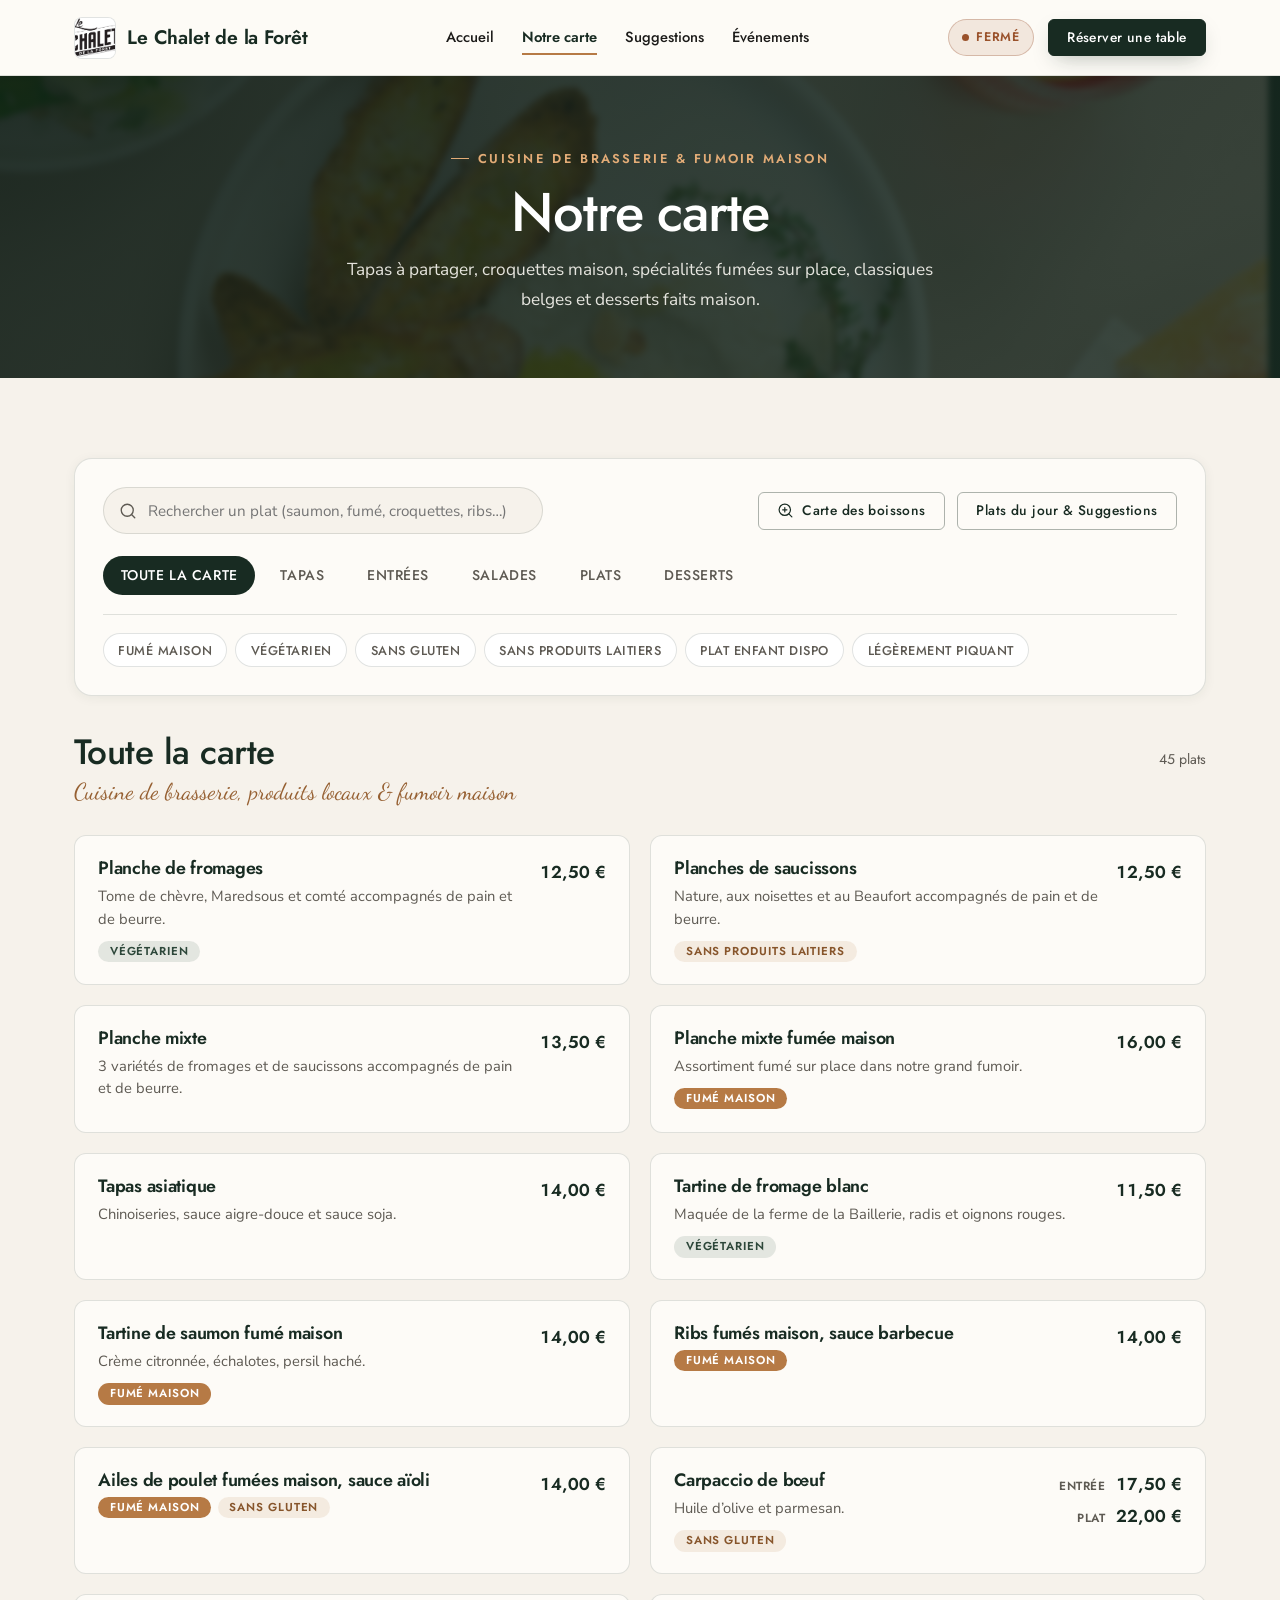
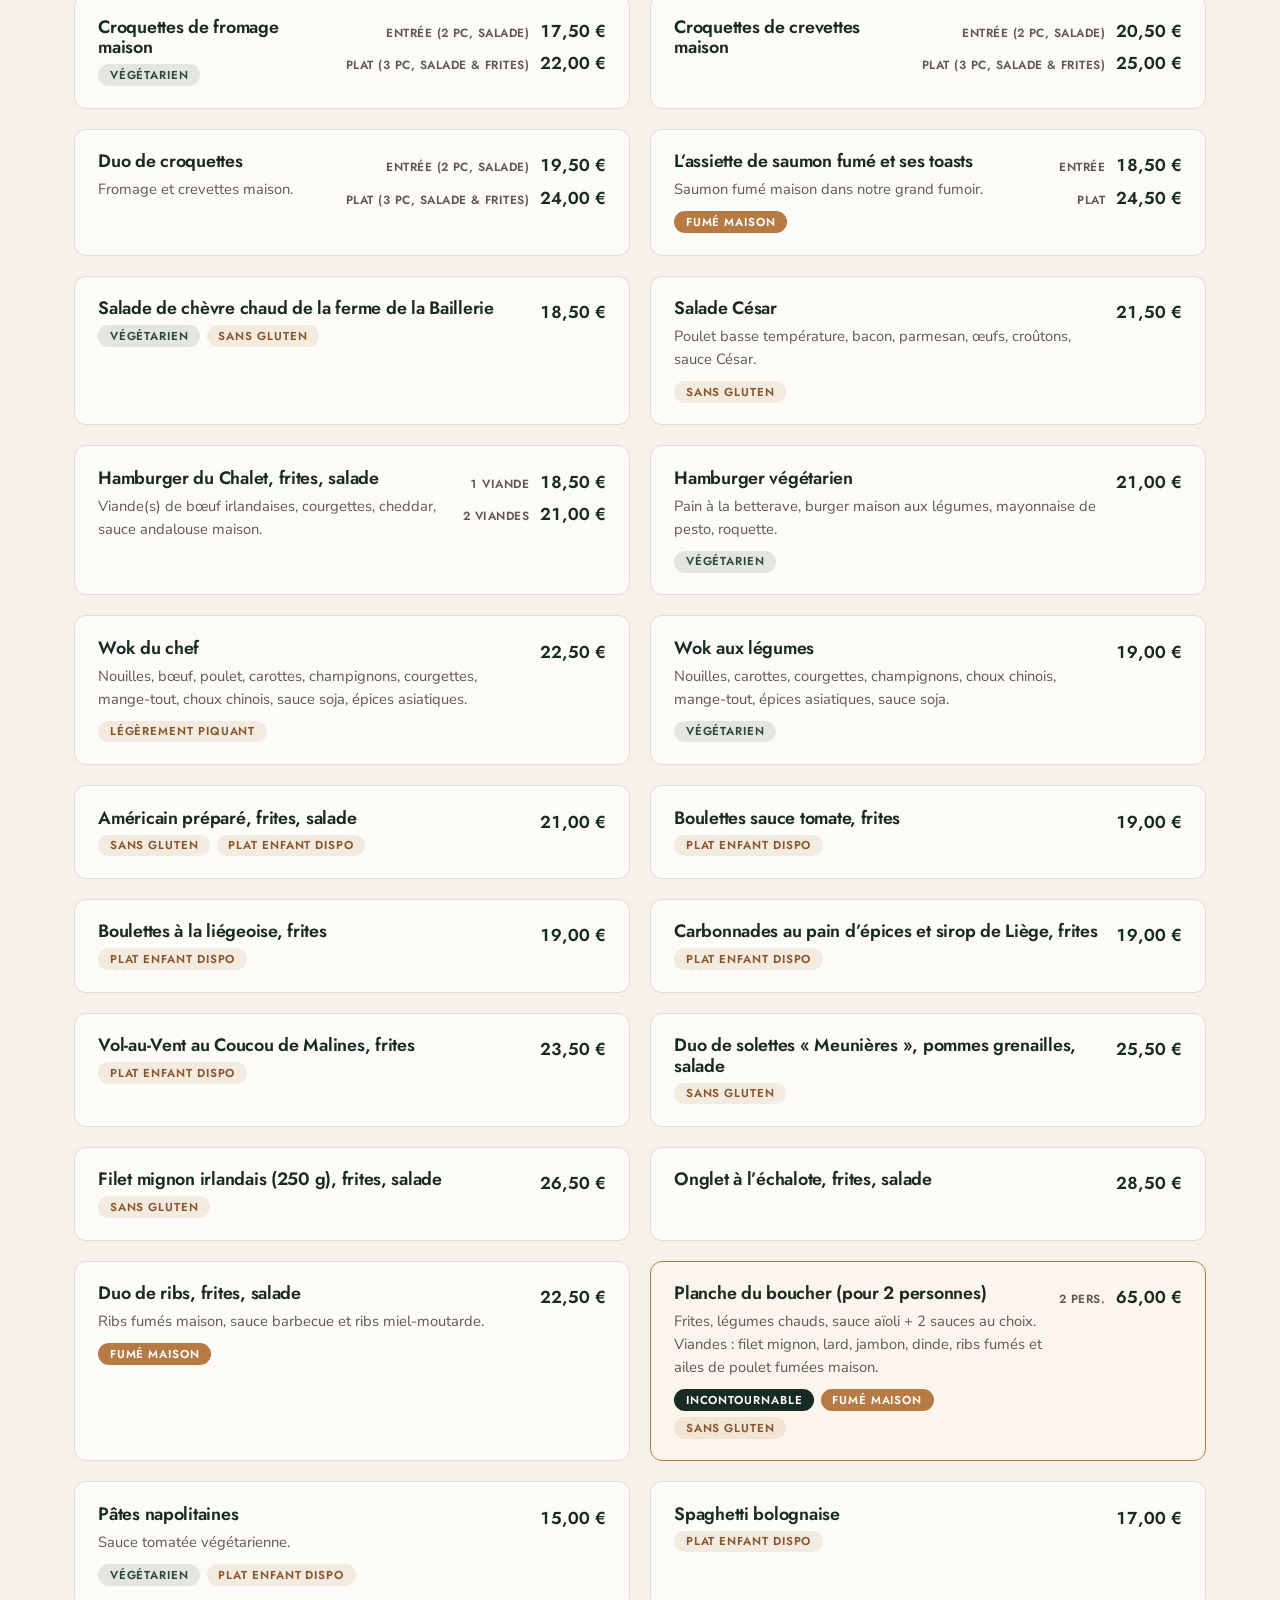
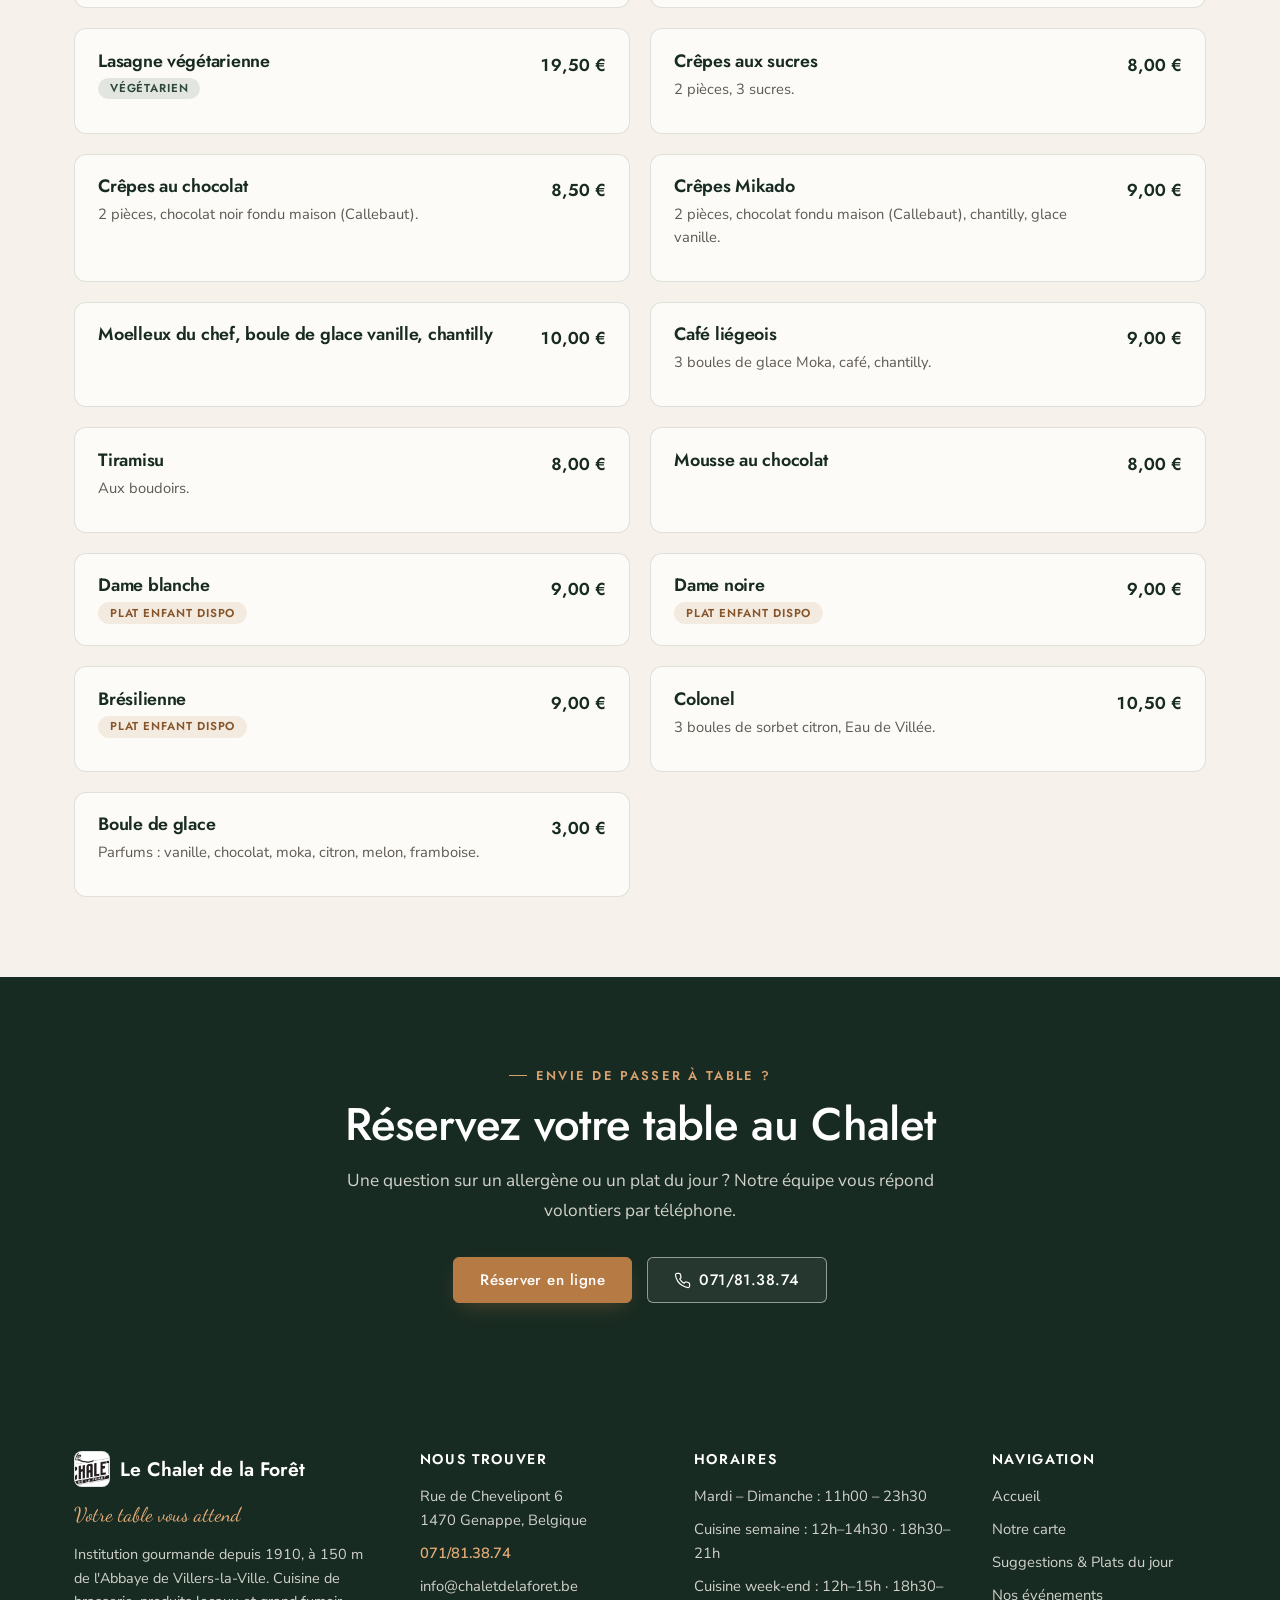
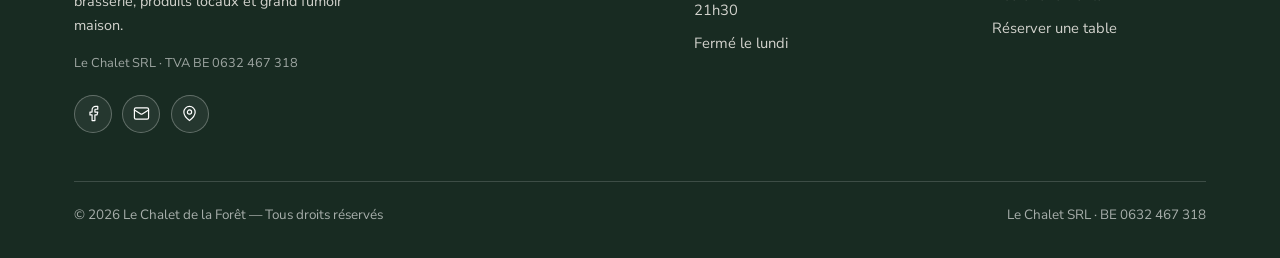
==== carte.html @ 8fe53dea "first commit" ====
<!DOCTYPE html>
<html lang="fr">
<head>
  <meta charset="utf-8">
  <meta name="viewport" content="width=device-width, initial-scale=1">
  <title>Notre carte — Le Chalet de la Forêt, Genappe</title>
  <meta name="description" content="Découvrez la carte du Chalet de la Forêt à Genappe : tapas, entrées, salades, plats de brasserie, fumoir maison et desserts faits maison.">
  <!-- Retirer cette balise lors de la mise en production finale -->
  <meta name="robots" content="noindex, nofollow">
  <link rel="icon" href="fb_images/logo.jpg">
  <link rel="preconnect" href="https://fonts.googleapis.com">
  <link rel="preconnect" href="https://fonts.gstatic.com" crossorigin>
  <link href="https://fonts.googleapis.com/css2?family=Dancing+Script:wght@500;600&family=Jost:wght@400;500;600;700&family=Nunito+Sans:ital,wght@0,300;0,400;0,600;0,700;1,400&display=swap" rel="stylesheet">
  <link rel="stylesheet" href="style.css">
</head>
<body>
  <a href="#main" class="skip-link">Aller au contenu principal</a>

  <header class="site-nav" id="site-nav">
    <div class="nav-inner">
      <a href="index.html" class="nav-brand" aria-label="Accueil — Le Chalet de la Forêt">
        <span class="logo-box"><img src="fb_images/logo.jpg" alt="Logo Le Chalet de la Forêt" width="42" height="42"></span>
        <span>Le Chalet de la Forêt</span>
      </a>

      <nav class="nav-links" aria-label="Menu principal">
        <a href="index.html">Accueil</a>
        <a href="carte.html" class="is-active" aria-current="page">Notre carte</a>
        <a href="suggestions.html">Suggestions</a>
        <a href="evenements.html">Événements</a>
      </nav>

      <div class="nav-right">
        <span class="status-pill js-open-status" data-status-format="short" role="status" aria-live="polite">
          <span class="status-dot" aria-hidden="true"></span>
          <span class="js-status-text">Horaires</span>
        </span>
        <a href="index.html#reserver" class="btn btn--primary btn--sm">Réserver une table</a>
        <button type="button" class="nav-toggle" aria-label="Ouvrir le menu de navigation" aria-expanded="false" aria-controls="mobile-menu">
          <span class="bar"></span>
        </button>
      </div>
    </div>
  </header>

  <div class="mobile-menu" id="mobile-menu" aria-hidden="true">
    <div class="mm-header">
      <div class="mm-brand">Le Chalet de la Forêt</div>
      <button type="button" class="mm-close" aria-label="Fermer le menu">×</button>
    </div>
    <nav aria-label="Menu mobile">
      <a href="index.html">Accueil</a>
      <a href="carte.html" class="is-active" aria-current="page">Notre carte</a>
      <a href="suggestions.html">Suggestions &amp; Plats du jour</a>
      <a href="evenements.html">Nos événements</a>
    </nav>
    <div class="mm-actions">
      <a href="index.html#reserver" class="btn btn--accent btn--full">Réserver une table</a>
      <a href="tel:+3271813874" class="btn btn--outline-light btn--full"><svg viewBox="0 0 24 24" fill="none" stroke="currentColor" stroke-width="1.7" stroke-linecap="round" stroke-linejoin="round" aria-hidden="true"><path d="M22 16.92v3a2 2 0 0 1-2.18 2 19.79 19.79 0 0 1-8.63-3.07 19.5 19.5 0 0 1-6-6 19.79 19.79 0 0 1-3.07-8.67A2 2 0 0 1 4.11 2h3a2 2 0 0 1 2 1.72 12.84 12.84 0 0 0 .7 2.81 2 2 0 0 1-.45 2.11L8.09 9.91a16 16 0 0 0 6 6l1.27-1.27a2 2 0 0 1 2.11-.45 12.84 12.84 0 0 0 2.81.7A2 2 0 0 1 22 16.92z"/></svg> Appeler le 071/81.38.74</a>
      <a href="https://maps.google.com/?q=Le+Chalet+de+la+For%C3%AAt,+Rue+de+Chevelipont+6,+1470+Genappe,+Belgique" target="_blank" rel="noopener noreferrer" class="btn btn--outline-light btn--full"><svg viewBox="0 0 24 24" fill="none" stroke="currentColor" stroke-width="1.7" stroke-linecap="round" stroke-linejoin="round" aria-hidden="true"><path d="M20 10c0 6-8 12-8 12s-8-6-8-12a8 8 0 0 1 16 0Z"/><circle cx="12" cy="10" r="3"/></svg> Itinéraire Google Maps</a>
    </div>
    <p class="mm-note">Le Chalet SRL · BE 0632 467 318 · info@chaletdelaforet.be</p>
  </div>

  <main id="main">
    <section class="page-hero">
      <img src="assets/menus_side_image.7077f229.jpeg" alt="" class="page-hero__bg" aria-hidden="true">
      <div class="page-hero__overlay" aria-hidden="true"></div>
      <div class="page-hero__inner">
        <p class="eyebrow">Cuisine de brasserie &amp; fumoir maison</p>
        <h1>Notre carte</h1>
        <p class="lead">Tapas à partager, croquettes maison, spécialités fumées sur place, classiques belges et desserts faits maison.</p>
      </div>
    </section>

    <section class="section">
      <div class="container">
        <div class="menu-toolbar">
          <div class="menu-toolbar__top">
            <div class="search-wrap">
              <svg viewBox="0 0 24 24" fill="none" stroke="currentColor" stroke-width="1.8" stroke-linecap="round" stroke-linejoin="round" aria-hidden="true"><circle cx="11" cy="11" r="8"/><path d="m21 21-4.3-4.3"/></svg>
              <label for="menu-search" class="sr-only">Rechercher un plat dans la carte</label>
              <input type="search" id="menu-search" placeholder="Rechercher un plat (saumon, fumé, croquettes, ribs…)">
            </div>
            <div class="menu-actions-top">
              <button type="button" class="btn btn--outline btn--sm" data-lightbox="assets/boissons.png" data-lightbox-title="Carte des boissons — Le Chalet de la Forêt">
                <svg viewBox="0 0 24 24" fill="none" stroke="currentColor" stroke-width="1.7" stroke-linecap="round" stroke-linejoin="round" aria-hidden="true"><circle cx="11" cy="11" r="8"/><path d="m21 21-4.3-4.3"/><path d="M11 8v6"/><path d="M8 11h6"/></svg> Carte des boissons
              </button>
              <a href="suggestions.html" class="btn btn--outline btn--sm">Plats du jour &amp; Suggestions</a>
            </div>
          </div>

          <div class="category-tabs" id="category-tabs" role="tablist" aria-label="Catégories de la carte"></div>
          <div class="diet-filters" id="diet-filters" role="group" aria-label="Filtres diététiques et spécialités"></div>
        </div>

        <div class="menu-section-head">
          <div>
            <h2 id="category-title">Toute la carte</h2>
            <p class="menu-intro" id="category-intro">Cuisine de brasserie, produits locaux &amp; fumoir maison</p>
          </div>
          <span class="menu-count" id="menu-count">45 plats</span>
        </div>

        <div id="empty-state" class="empty-state" style="display:none;">
          <div class="empty-state__icon"><svg viewBox="0 0 24 24" fill="none" stroke="currentColor" stroke-width="1.8" stroke-linecap="round" stroke-linejoin="round" aria-hidden="true"><circle cx="11" cy="11" r="8"/><path d="m21 21-4.3-4.3"/></svg></div>
          <h3>Aucun plat ne correspond à ces critères</h3>
          <p>Essayez un autre mot-clé ou réinitialisez les filtres sélectionnés.</p>
          <div class="empty-state__actions">
            <button type="button" id="reset-menu-filters" class="btn btn--primary btn--sm">Réinitialiser les filtres</button>
          </div>
        </div>

        <div class="menu-list" id="menu-list"></div>
      </div>
    </section>

    <section class="section section--dark" style="text-align:center;">
      <div class="container">
        <p class="eyebrow">Envie de passer à table ?</p>
        <h2>Réservez votre table au Chalet</h2>
        <p class="lead" style="margin-bottom:2rem;">Une question sur un allergène ou un plat du jour ? Notre équipe vous répond volontiers par téléphone.</p>
        <div class="hero-actions">
          <a href="index.html#reserver" class="btn btn--accent">Réserver en ligne</a>
          <a href="tel:+3271813874" class="btn btn--outline"><svg viewBox="0 0 24 24" fill="none" stroke="currentColor" stroke-width="1.7" stroke-linecap="round" stroke-linejoin="round" aria-hidden="true"><path d="M22 16.92v3a2 2 0 0 1-2.18 2 19.79 19.79 0 0 1-8.63-3.07 19.5 19.5 0 0 1-6-6 19.79 19.79 0 0 1-3.07-8.67A2 2 0 0 1 4.11 2h3a2 2 0 0 1 2 1.72 12.84 12.84 0 0 0 .7 2.81 2 2 0 0 1-.45 2.11L8.09 9.91a16 16 0 0 0 6 6l1.27-1.27a2 2 0 0 1 2.11-.45 12.84 12.84 0 0 0 2.81.7A2 2 0 0 1 22 16.92z"/></svg> 071/81.38.74</a>
        </div>
      </div>
    </section>
  </main>

  <footer class="site-footer">
    <div class="container">
      <div class="footer-grid">
        <div class="footer-brand">
          <div class="footer-brand__top">
            <span class="logo-box" style="width:36px;height:36px;"><img src="fb_images/logo.jpg" alt="Logo Le Chalet de la Forêt" width="36" height="36"></span>
            <span class="name">Le Chalet de la Forêt</span>
          </div>
          <span class="script">Votre table vous attend</span>
          <p>Institution gourmande depuis 1910, à 150 m de l'Abbaye de Villers-la-Ville. Cuisine de brasserie, produits locaux et grand fumoir maison.</p>
          <p class="legal">Le Chalet SRL · TVA BE 0632 467 318</p>
          <div class="socials">
            <a href="https://www.facebook.com/chaletdelaforet.be" target="_blank" rel="noopener noreferrer" aria-label="Page Facebook du Chalet de la Forêt"><svg viewBox="0 0 24 24" fill="none" stroke="currentColor" stroke-width="1.7" stroke-linecap="round" stroke-linejoin="round" aria-hidden="true"><path d="M18 2h-3a5 5 0 0 0-5 5v3H7v4h3v8h4v-8h3l1-4h-4V7a1 1 0 0 1 1-1h3z"/></svg></a>
            <a href="mailto:info@chaletdelaforet.be" aria-label="Envoyer un e-mail"><svg viewBox="0 0 24 24" fill="none" stroke="currentColor" stroke-width="1.7" stroke-linecap="round" stroke-linejoin="round" aria-hidden="true"><rect width="20" height="16" x="2" y="4" rx="2"/><path d="m22 7-8.97 5.7a1.94 1.94 0 0 1-2.06 0L2 7"/></svg></a>
            <a href="https://maps.google.com/?q=Le+Chalet+de+la+For%C3%AAt,+Rue+de+Chevelipont+6,+1470+Genappe,+Belgique" target="_blank" rel="noopener noreferrer" aria-label="Localiser sur Google Maps"><svg viewBox="0 0 24 24" fill="none" stroke="currentColor" stroke-width="1.7" stroke-linecap="round" stroke-linejoin="round" aria-hidden="true"><path d="M20 10c0 6-8 12-8 12s-8-6-8-12a8 8 0 0 1 16 0Z"/><circle cx="12" cy="10" r="3"/></svg></a>
          </div>
        </div>

        <div class="footer-col">
          <h4>Nous trouver</h4>
          <ul>
            <li><a href="https://maps.google.com/?q=Le+Chalet+de+la+For%C3%AAt,+Rue+de+Chevelipont+6,+1470+Genappe,+Belgique" target="_blank" rel="noopener noreferrer">Rue de Chevelipont 6<br>1470 Genappe, Belgique</a></li>
            <li><a class="tel" href="tel:+3271813874">071/81.38.74</a></li>
            <li><a href="mailto:info@chaletdelaforet.be">info@chaletdelaforet.be</a></li>
          </ul>
        </div>

        <div class="footer-col">
          <h4>Horaires</h4>
          <ul>
            <li>Mardi – Dimanche : 11h00 – 23h30</li>
            <li>Cuisine semaine : 12h–14h30 · 18h30–21h</li>
            <li>Cuisine week-end : 12h–15h · 18h30–21h30</li>
            <li>Fermé le lundi</li>
          </ul>
        </div>

        <div class="footer-col">
          <h4>Navigation</h4>
          <ul>
            <li><a href="index.html">Accueil</a></li>
            <li><a href="carte.html">Notre carte</a></li>
            <li><a href="suggestions.html">Suggestions &amp; Plats du jour</a></li>
            <li><a href="evenements.html">Nos événements</a></li>
            <li><a href="index.html#reserver">Réserver une table</a></li>
          </ul>
        </div>
      </div>

      <div class="footer-bar">
        <span>© 2026 Le Chalet de la Forêt — Tous droits réservés</span>
        <span>Le Chalet SRL · BE 0632 467 318</span>
      </div>
    </div>
  </footer>

  <div class="lightbox" id="lightbox" aria-hidden="true" role="dialog" aria-modal="true" aria-label="Visionneuse d'image">
    <div class="backdrop"></div>
    <button type="button" class="btn-close" aria-label="Fermer la visionneuse">✕</button>
    <div class="stage">
      <img src="" alt="">
      <p class="caption"></p>
      <p class="hint">Double-clic ou molette pour zoomer · Glissez pour déplacer · Échap pour fermer</p>
    </div>
  </div>

  <script src="script.js" defer></script>
</body>
</html>
---- style.css ----
/* ==========================================================================
   LE CHALET DE LA FORÊT — Feuille de style principale
   Identité : Brasserie & Fumoir Maison · Genappe (Villers-la-Ville)
   Polices fidèles au site d'origine : Jost (Futura), Nunito Sans (Avenir), Dancing Script
   ========================================================================== */

:root {
  /* Palette : Pierre d'Abbaye, Forêt profonde & Braise de Fumoir */
  --bg:           #F6F2EB;
  --bg-alt:       #EDE6DA;
  --surface:      #FDFBF7;
  --primary:      #182B22;
  --primary-dark: #101F18;
  --accent:       #B67A45;
  --accent-dark:  #966032;
  --sage:         #4A6355;

  --text:         #1C1B19;
  --text-muted:   #5E5A53;
  --text-light:   #FAF7F2;
  --text-light-2: rgba(250, 247, 242, 0.82);
  --border:       rgba(24, 43, 34, 0.13);
  --border-dark:  rgba(255, 255, 255, 0.16);

  --open-fg:      #246141;
  --open-bg:      rgba(36, 97, 65, 0.11);
  --closed-fg:    #9A522B;
  --closed-bg:    rgba(154, 82, 43, 0.12);

  /* Typographie (fidèle à Futura + Avenir + Dancing Script du site d'origine) */
  --font-display: 'Jost', 'Futura', 'Century Gothic', sans-serif;
  --font-body:    'Nunito Sans', 'Avenir', -apple-system, BlinkMacSystemFont, 'Segoe UI', sans-serif;
  --font-script:  'Dancing Script', cursive;

  /* Rythme & géométrie */
  --max-width:     1180px;
  --header-height: 76px;
  --radius-s:      6px;
  --radius-m:      12px;
  --radius-l:      18px;
  --radius-pill:   9999px;

  --shadow-sm:     0 2px 12px rgba(24, 43, 34, 0.06);
  --shadow-md:     0 12px 32px -10px rgba(24, 43, 34, 0.12);
  --shadow-lg:     0 22px 54px -16px rgba(16, 31, 24, 0.24);
  --ease:          cubic-bezier(0.22, 1, 0.36, 1);
  --t-fast:        180ms var(--ease);
  --t-normal:      300ms var(--ease);
  --t-slow:        550ms var(--ease);
}

/* ---------- Reset & Base ---------- */
*, *::before, *::after { box-sizing: border-box; }
html { scroll-behavior: smooth; font-size: 16px; -webkit-text-size-adjust: 100%; }

body {
  margin: 0;
  padding: 0;
  background-color: var(--bg);
  color: var(--text);
  font-family: var(--font-body);
  font-size: 16.5px;
  line-height: 1.65;
  overflow-x: hidden;
  -webkit-font-smoothing: antialiased;
  -moz-osx-font-smoothing: grayscale;
}

body.noscroll { overflow: hidden; }

main {
  padding-top: var(--header-height);
  min-height: 70vh;
}

a { color: inherit; text-decoration: none; }
img { display: block; max-width: 100%; height: auto; }
ul, ol { margin: 0; padding: 0; list-style: none; }
button, input, select, textarea { font-family: inherit; font-size: inherit; color: inherit; }
button { cursor: pointer; background: none; border: none; padding: 0; }
address { font-style: normal; }
:focus-visible { outline: 2px solid var(--accent); outline-offset: 3px; }

.sr-only {
  position: absolute; width: 1px; height: 1px; padding: 0; margin: -1px;
  overflow: hidden; clip: rect(0 0 0 0); border: 0; white-space: nowrap;
}

.skip-link {
  position: absolute; left: -9999px; top: auto; width: 1px; height: 1px; overflow: hidden; z-index: 9999;
}
.skip-link:focus {
  position: fixed; left: 1rem; top: 1rem; width: auto; height: auto;
  padding: 0.65rem 1.1rem; background: var(--accent); color: #fff;
  font-family: var(--font-display); font-weight: 600; border-radius: var(--radius-s);
}

/* ---------- Conteneurs & Sections ---------- */
.container {
  width: 100%;
  max-width: var(--max-width);
  margin: 0 auto;
  padding: 0 1.5rem;
}

.section {
  padding: 5rem 0;
  scroll-margin-top: calc(var(--header-height) + 12px);
}

.section--alt { background-color: var(--bg-alt); }

.section--dark {
  background-color: var(--primary);
  color: var(--text-light);
}
.section--dark h2,
.section--dark h3,
.section--dark h4 { color: #fff; }
.section--dark .lead { color: var(--text-light-2); }
.section--dark .eyebrow { color: #D8A06C; }
.section--dark .eyebrow::before { background: #D8A06C; }

.section-header {
  max-width: 680px;
  margin: 0 auto 3rem;
  text-align: center;
}

/* ---------- Typographie ---------- */
.eyebrow {
  display: inline-flex;
  align-items: center;
  gap: 0.55rem;
  font-family: var(--font-display);
  font-size: 0.8rem;
  font-weight: 600;
  letter-spacing: 0.18em;
  text-transform: uppercase;
  color: var(--accent-dark);
  margin: 0 0 0.75rem;
}
.eyebrow::before {
  content: "";
  width: 18px;
  height: 1.5px;
  background: currentColor;
  flex-shrink: 0;
}

h1, h2, h3, h4 {
  font-family: var(--font-display);
  font-weight: 500;
  color: var(--primary);
  line-height: 1.15;
  letter-spacing: -0.015em;
  margin: 0 0 1rem;
}
h1 { font-size: clamp(2.4rem, 5.4vw, 4.4rem); letter-spacing: -0.02em; }
h2 { font-size: clamp(1.85rem, 3.6vw, 2.85rem); }
h3 { font-size: clamp(1.2rem, 2vw, 1.5rem); font-weight: 600; }
h4 { font-size: 1.05rem; font-weight: 600; }

p { margin: 0 0 1rem; }

.script-accent {
  font-family: var(--font-script);
  font-weight: 500;
  font-size: clamp(1.4rem, 2.6vw, 1.95rem);
  color: var(--accent);
  line-height: 1.3;
}

.lead {
  font-size: 1.08rem;
  line-height: 1.7;
  color: var(--text-muted);
  max-width: 62ch;
  margin-left: auto;
  margin-right: auto;
}

/* ---------- Boutons ---------- */
.btn {
  display: inline-flex;
  align-items: center;
  justify-content: center;
  gap: 0.5rem;
  font-family: var(--font-display);
  font-weight: 500;
  font-size: 0.95rem;
  letter-spacing: 0.03em;
  padding: 0.85rem 1.65rem;
  border-radius: var(--radius-s);
  border: 1.5px solid transparent;
  line-height: 1.1;
  white-space: nowrap;
  transition: transform var(--t-fast), box-shadow var(--t-fast), background-color var(--t-fast), border-color var(--t-fast), color var(--t-fast);
}
.btn svg { width: 17px; height: 17px; flex-shrink: 0; }
.btn:active { transform: translateY(1px); }

.btn--primary {
  background: var(--primary);
  color: #fff;
  border-color: var(--primary);
  box-shadow: 0 8px 22px -8px rgba(24, 43, 34, 0.35);
}
.btn--primary:hover {
  background: var(--primary-dark);
  border-color: var(--primary-dark);
  transform: translateY(-1px);
  box-shadow: 0 12px 28px -8px rgba(24, 43, 34, 0.45);
}

.btn--accent {
  background: var(--accent);
  color: #fff;
  border-color: var(--accent);
  box-shadow: 0 8px 22px -8px rgba(182, 122, 69, 0.4);
}
.btn--accent:hover {
  background: var(--accent-dark);
  border-color: var(--accent-dark);
  transform: translateY(-1px);
}

.btn--outline {
  background: transparent;
  color: var(--primary);
  border-color: rgba(24, 43, 34, 0.35);
}
.btn--outline:hover {
  background: var(--primary);
  color: #fff;
  border-color: var(--primary);
}

.btn--outline-light {
  background: rgba(255, 255, 255, 0.08);
  color: #fff;
  border-color: rgba(255, 255, 255, 0.55);
  backdrop-filter: blur(6px);
}
.btn--outline-light:hover {
  background: #fff;
  color: var(--primary);
  border-color: #fff;
}

.btn--light {
  background: var(--surface);
  color: var(--primary);
  border-color: var(--surface);
}
.btn--light:hover {
  background: #fff;
  transform: translateY(-1px);
}

.btn--ghost {
  padding: 0.45rem 0;
  color: var(--accent-dark);
  font-weight: 600;
}
.btn--ghost:hover { color: var(--primary); }

.btn--sm { padding: 0.6rem 1.15rem; font-size: 0.86rem; }
.btn--full { width: 100%; }

/* Adaptation automatique des boutons dans les sections sombres */
.section--dark .btn--outline,
.access-card .btn--outline {
  color: #fff;
  border-color: rgba(255, 255, 255, 0.5);
  background: rgba(255, 255, 255, 0.06);
}
.section--dark .btn--outline:hover,
.access-card .btn--outline:hover {
  background: #fff;
  color: var(--primary);
  border-color: #fff;
}

/* ---------- Badges ---------- */
.badge {
  display: inline-flex;
  align-items: center;
  gap: 0.35rem;
  font-family: var(--font-display);
  font-size: 0.72rem;
  font-weight: 600;
  letter-spacing: 0.08em;
  text-transform: uppercase;
  border-radius: var(--radius-pill);
  padding: 0.28rem 0.72rem;
  line-height: 1.1;
}
.badge--filled  { background: var(--accent); color: #fff; }
.badge--soft    { background: rgba(182, 122, 69, 0.13); color: #87552B; }
.badge--sage    { background: rgba(74, 99, 85, 0.14); color: #2D473A; }
.badge--primary { background: var(--primary); color: #fff; }
.badge--dark    { background: rgba(255, 255, 255, 0.14); color: #F5E6D3; }

/* ---------- Navbar (toujours lisible & fixe) ---------- */
.site-nav {
  position: fixed;
  top: 0;
  left: 0;
  right: 0;
  z-index: 1000;
  height: var(--header-height);
  background: rgba(253, 251, 247, 0.94);
  backdrop-filter: blur(14px);
  -webkit-backdrop-filter: blur(14px);
  border-bottom: 1px solid var(--border);
  transition: box-shadow var(--t-normal), background-color var(--t-normal);
}
.site-nav.scrolled {
  background: rgba(253, 251, 247, 0.98);
  box-shadow: var(--shadow-sm);
}

.nav-inner {
  display: flex;
  align-items: center;
  justify-content: space-between;
  gap: 1.25rem;
  height: 100%;
  max-width: var(--max-width);
  margin: 0 auto;
  padding: 0 1.5rem;
}

.nav-brand {
  display: inline-flex;
  align-items: center;
  gap: 0.7rem;
  font-family: var(--font-display);
  font-weight: 600;
  font-size: 1.22rem;
  color: var(--primary);
  letter-spacing: -0.01em;
  flex-shrink: 0;
}
.logo-box {
  width: 42px;
  height: 42px;
  border-radius: 8px;
  overflow: hidden;
  background: #fff;
  border: 1px solid var(--border);
  flex-shrink: 0;
}
.logo-box img { width: 100%; height: 100%; object-fit: cover; }

.nav-links {
  display: flex;
  align-items: center;
  gap: 1.75rem;
}
.nav-links a {
  font-family: var(--font-display);
  font-size: 0.92rem;
  font-weight: 500;
  color: var(--text);
  padding: 0.35rem 0;
  position: relative;
  transition: color var(--t-fast);
  white-space: nowrap;
}
.nav-links a::after {
  content: "";
  position: absolute;
  left: 0;
  right: 0;
  bottom: 0;
  height: 2px;
  background: var(--accent);
  transform: scaleX(0);
  transform-origin: left;
  transition: transform var(--t-fast);
}
.nav-links a:hover,
.nav-links a.is-active {
  color: var(--primary);
}
.nav-links a.is-active { font-weight: 600; }
.nav-links a:hover::after,
.nav-links a.is-active::after { transform: scaleX(1); }

.nav-right {
  display: flex;
  align-items: center;
  gap: 0.85rem;
  flex-shrink: 0;
}

/* Status Pill (unifié navbar + formulaire) */
.status-pill {
  display: inline-flex;
  align-items: center;
  gap: 0.45rem;
  font-family: var(--font-display);
  font-weight: 600;
  font-size: 0.78rem;
  letter-spacing: 0.05em;
  text-transform: uppercase;
  padding: 0.42rem 0.85rem;
  border-radius: var(--radius-pill);
  border: 1px solid var(--border);
  background: var(--bg);
  color: var(--text-muted);
  white-space: nowrap;
}
.status-pill .status-dot {
  width: 7px;
  height: 7px;
  border-radius: 50%;
  background: currentColor;
  flex-shrink: 0;
}
.status-pill.is-open {
  background: var(--open-bg);
  color: var(--open-fg);
  border-color: rgba(36, 97, 65, 0.3);
}
.status-pill.is-closed {
  background: var(--closed-bg);
  color: var(--closed-fg);
  border-color: rgba(154, 82, 43, 0.3);
}

/* Burger mobile */
.nav-toggle {
  display: none;
  width: 44px;
  height: 44px;
  border-radius: var(--radius-s);
  border: 1px solid var(--border);
  background: var(--surface);
  align-items: center;
  justify-content: center;
  flex-shrink: 0;
}
.nav-toggle .bar {
  display: block;
  width: 20px;
  height: 2px;
  background: var(--primary);
  border-radius: 2px;
  position: relative;
  transition: background var(--t-fast);
}
.nav-toggle .bar::before,
.nav-toggle .bar::after {
  content: "";
  position: absolute;
  left: 0;
  width: 20px;
  height: 2px;
  background: var(--primary);
  border-radius: 2px;
  transition: transform var(--t-fast);
}
.nav-toggle .bar::before { transform: translateY(-6px); }
.nav-toggle .bar::after  { transform: translateY(6px); }
.nav-toggle[aria-expanded="true"] .bar { background: transparent; }
.nav-toggle[aria-expanded="true"] .bar::before { transform: rotate(45deg); }
.nav-toggle[aria-expanded="true"] .bar::after  { transform: rotate(-45deg); }

/* ---------- Mobile Curtain Menu ---------- */
.mobile-menu {
  position: fixed;
  inset: 0;
  background: var(--primary);
  color: #fff;
  z-index: 1200;
  display: flex;
  flex-direction: column;
  opacity: 0;
  visibility: hidden;
  transform: translateY(-16px);
  pointer-events: none;
  transition: opacity var(--t-normal), transform var(--t-normal), visibility var(--t-normal);
}
.mobile-menu.is-open {
  opacity: 1;
  visibility: visible;
  transform: translateY(0);
  pointer-events: auto;
}
.mm-header {
  display: flex;
  align-items: center;
  justify-content: space-between;
  padding: 1.15rem 1.5rem;
  border-bottom: 1px solid var(--border-dark);
}
.mm-brand {
  font-family: var(--font-display);
  font-weight: 600;
  font-size: 1.2rem;
  color: #fff;
}
.mm-close {
  width: 44px;
  height: 44px;
  border-radius: 50%;
  border: 1px solid rgba(255,255,255,0.25);
  color: #fff;
  font-size: 1.5rem;
  display: grid;
  place-items: center;
}
.mobile-menu nav {
  padding: 1.5rem;
  flex: 1;
  overflow-y: auto;
}
.mobile-menu nav a {
  display: block;
  font-family: var(--font-display);
  font-size: 1.35rem;
  font-weight: 500;
  color: #fff;
  padding: 0.9rem 0;
  border-bottom: 1px solid rgba(255,255,255,0.08);
  transition: color var(--t-fast), padding-left var(--t-fast);
}
.mobile-menu nav a:hover,
.mobile-menu nav a.is-active {
  color: #E3AC77;
  padding-left: 0.45rem;
}
.mm-actions {
  display: flex;
  flex-direction: column;
  gap: 0.75rem;
  padding: 1.25rem 1.5rem;
  border-top: 1px solid var(--border-dark);
}
.mm-note {
  font-size: 0.82rem;
  color: rgba(255,255,255,0.6);
  text-align: center;
  padding: 0 1.5rem 1.5rem;
  margin: 0;
}

/* ---------- Hero Accueil ---------- */
.hero {
  position: relative;
  min-height: min(86svh, 760px);
  display: flex;
  flex-direction: column;
  justify-content: center;
  align-items: center;
  background: var(--primary-dark);
  overflow: hidden;
  padding: 4.5rem 1.5rem 6rem;
}
.hero .media {
  position: absolute;
  inset: 0;
  z-index: 1;
  border-radius: 0;
}
.hero .media img {
  width: 100%;
  height: 100%;
  object-fit: cover;
  object-position: center;
  transform: scale(1.02);
}
.hero .overlay {
  position: absolute;
  inset: 0;
  z-index: 2;
  background: linear-gradient(
    180deg,
    rgba(16, 31, 24, 0.62) 0%,
    rgba(16, 31, 24, 0.74) 55%,
    rgba(16, 31, 24, 0.88) 100%
  );
}
.hero .content {
  position: relative;
  z-index: 10;
  max-width: 780px;
  text-align: center;
  color: #fff;
}
.hero .eyebrow { color: #E3AC77; }
.hero .eyebrow::before { background: #E3AC77; }
.hero h1 { color: #fff; margin-bottom: 0.5rem; }
.hero .hero-script {
  font-family: var(--font-script);
  font-size: clamp(1.6rem, 3.2vw, 2.3rem);
  color: #F0D2B2;
  margin: 0 0 1.15rem;
}
.hero .lead {
  color: rgba(250, 247, 242, 0.92);
  margin: 0 auto 2rem;
}
.hero-actions {
  display: flex;
  gap: 0.9rem;
  justify-content: center;
  flex-wrap: wrap;
}
.hero-reassurance {
  position: relative;
  z-index: 10;
  margin-top: 3rem;
  display: flex;
  gap: 0.75rem;
  flex-wrap: wrap;
  justify-content: center;
}
.hero-reassurance .chip {
  display: inline-flex;
  align-items: center;
  gap: 0.45rem;
  font-family: var(--font-display);
  font-size: 0.78rem;
  font-weight: 500;
  letter-spacing: 0.06em;
  text-transform: uppercase;
  color: rgba(255, 255, 255, 0.92);
  padding: 0.42rem 0.9rem;
  border: 1px solid rgba(255, 255, 255, 0.28);
  border-radius: var(--radius-pill);
  background: rgba(16, 31, 24, 0.45);
  backdrop-filter: blur(6px);
}
.hero-reassurance .chip .dot {
  width: 6px;
  height: 6px;
  border-radius: 50%;
  background: var(--accent);
}

/* ---------- Page Hero (sous-pages : Carte, Suggestions, Événements) ---------- */
.page-hero {
  position: relative;
  min-height: 290px;
  display: flex;
  align-items: center;
  justify-content: center;
  overflow: hidden;
  background: var(--primary-dark);
  padding: 4rem 1.5rem;
  text-align: center;
}
.page-hero__bg {
  position: absolute;
  inset: -12px;
  width: calc(100% + 24px);
  height: calc(100% + 24px);
  object-fit: cover;
  filter: blur(3px) brightness(0.62);
}
.page-hero__overlay {
  position: absolute;
  inset: 0;
  background: linear-gradient(135deg, rgba(16, 31, 24, 0.85), rgba(24, 43, 34, 0.72));
}
.page-hero__inner {
  position: relative;
  z-index: 2;
  max-width: 720px;
}
.page-hero__inner .eyebrow { color: #E3AC77; }
.page-hero__inner .eyebrow::before { background: #E3AC77; }
.page-hero__inner h1 {
  color: #fff;
  font-size: clamp(2.1rem, 4.5vw, 3.4rem);
  margin-bottom: 0.75rem;
}
.page-hero__inner .lead { color: rgba(250, 247, 242, 0.9); margin-bottom: 0; }

/* ---------- Grilles & Cartes ---------- */
.grid-2 { display: grid; grid-template-columns: repeat(2, minmax(0, 1fr)); gap: 2.5rem; align-items: center; }
.grid-3 { display: grid; grid-template-columns: repeat(3, minmax(0, 1fr)); gap: 1.75rem; }

.media {
  position: relative;
  overflow: hidden;
  border-radius: var(--radius-m);
  background: var(--bg-alt);
}
.media--radius-l { border-radius: var(--radius-l); }
.media img {
  width: 100%;
  height: 100%;
  object-fit: cover;
  transition: transform var(--t-slow);
}
.media:hover img { transform: scale(1.03); }

.card {
  background: var(--surface);
  border: 1px solid var(--border);
  border-radius: var(--radius-l);
  overflow: hidden;
  box-shadow: var(--shadow-sm);
  transition: transform var(--t-normal), box-shadow var(--t-normal), border-color var(--t-normal);
}
.card:hover {
  transform: translateY(-3px);
  box-shadow: var(--shadow-md);
  border-color: rgba(24, 43, 34, 0.25);
}

/* ---------- Histoire & Timeline ---------- */
.history-photo {
  aspect-ratio: 4 / 3;
  box-shadow: var(--shadow-md);
}
.timeline {
  position: relative;
  padding-left: 2rem;
}
.timeline::before {
  content: "";
  position: absolute;
  left: 6px;
  top: 8px;
  bottom: 8px;
  width: 2px;
  background: linear-gradient(180deg, var(--accent), rgba(182, 122, 69, 0.25));
}
.tl-item {
  position: relative;
  margin-bottom: 2rem;
}
.tl-item:last-child { margin-bottom: 0; }
.tl-dot {
  position: absolute;
  left: -2rem;
  top: 6px;
  width: 14px;
  height: 14px;
  border-radius: 50%;
  background: var(--accent);
  border: 3px solid var(--bg);
  box-shadow: 0 0 0 2px rgba(182, 122, 69, 0.35);
}
.tl-year {
  font-family: var(--font-display);
  font-size: 1.55rem;
  font-weight: 600;
  color: var(--primary);
  line-height: 1.1;
  margin: 0 0 0.2rem;
}
.tl-title {
  font-family: var(--font-display);
  font-size: 1rem;
  font-weight: 600;
  color: var(--accent-dark);
  text-transform: uppercase;
  letter-spacing: 0.06em;
  margin: 0 0 0.4rem;
}
.tl-desc {
  color: var(--text-muted);
  font-size: 0.97rem;
  margin: 0;
}

/* ---------- Fumoir & Terroir ---------- */
.fumoir-grid {
  display: grid;
  grid-template-columns: repeat(3, minmax(0, 1fr));
  gap: 1.5rem;
}
.fumoir-card {
  background: rgba(255, 255, 255, 0.06);
  border: 1px solid rgba(255, 255, 255, 0.12);
  border-radius: var(--radius-m);
  padding: 2rem 1.75rem;
  transition: transform var(--t-normal), border-color var(--t-normal), background-color var(--t-normal);
}
.fumoir-card:hover {
  transform: translateY(-3px);
  border-color: rgba(216, 160, 108, 0.55);
  background: rgba(255, 255, 255, 0.09);
}
.fumoir-card .badge { margin-bottom: 1rem; }
.fumoir-card h3 { color: #fff; margin-bottom: 0.65rem; }
.fumoir-card p { color: var(--text-light-2); font-size: 0.95rem; margin: 0; }
.fumoir-cta { margin-top: 2.5rem; text-align: center; }

/* ---------- Aperçu Suggestions (Accueil) & Ardoises (Suggestions) ---------- */
.suggest-preview {
  display: grid;
  grid-template-columns: repeat(2, minmax(0, 1fr));
  gap: 2rem;
}
.suggest-block {
  background: var(--surface);
  border: 1px solid var(--border);
  border-radius: var(--radius-l);
  overflow: hidden;
  box-shadow: var(--shadow-sm);
  display: flex;
  flex-direction: column;
  transition: transform var(--t-normal), box-shadow var(--t-normal);
}
.suggest-block:hover {
  transform: translateY(-3px);
  box-shadow: var(--shadow-md);
}
.suggest-img-cover {
  position: relative;
  height: 330px;
  background: #EFE9DE;
  padding: 1rem;
  display: flex;
  align-items: center;
  justify-content: center;
  cursor: zoom-in;
  overflow: hidden;
}
.suggest-img-cover img {
  max-height: 100%;
  max-width: 100%;
  width: auto;
  height: auto;
  object-fit: contain;
  border-radius: var(--radius-s);
  box-shadow: var(--shadow-sm);
  transition: transform var(--t-slow);
}
.suggest-img-cover:hover img { transform: scale(1.03); }
.suggest-img-cover .badge {
  position: absolute;
  top: 1rem;
  left: 1rem;
  background: var(--primary);
  color: #fff;
}
.suggest-body {
  padding: 1.65rem;
  display: flex;
  flex-direction: column;
  flex: 1;
}
.suggest-body h3 { margin-bottom: 0.45rem; }
.suggest-body p { color: var(--text-muted); font-size: 0.95rem; margin-bottom: 1.25rem; flex: 1; }
.suggest-actions { display: flex; gap: 0.75rem; flex-wrap: wrap; }

/* Carte d'ardoise sur suggestions.html */
.slate-card {
  background: var(--surface);
  border: 1px solid var(--border);
  border-radius: var(--radius-l);
  overflow: hidden;
  box-shadow: var(--shadow-sm);
  display: flex;
  flex-direction: column;
  transition: transform var(--t-normal), box-shadow var(--t-normal);
}
.slate-card:hover { transform: translateY(-3px); box-shadow: var(--shadow-md); }
.slate-card__media {
  position: relative;
  aspect-ratio: 4 / 5;
  background: #EFE9DE;
  padding: 1rem;
  display: flex;
  align-items: center;
  justify-content: center;
  cursor: zoom-in;
  overflow: hidden;
}
.slate-card__media img {
  max-width: 100%;
  max-height: 100%;
  width: auto;
  height: auto;
  object-fit: contain;
  border-radius: var(--radius-s);
  box-shadow: var(--shadow-sm);
  transition: transform var(--t-slow);
}
.slate-card__media:hover img { transform: scale(1.03); }
.slate-card__body {
  padding: 1.5rem;
  display: flex;
  flex-direction: column;
  flex: 1;
}
.slate-card__body h3 { margin-bottom: 0.4rem; }
.slate-card__body p { color: var(--text-muted); font-size: 0.93rem; margin-bottom: 1.25rem; flex: 1; }

/* ---------- Horaires & Accès ---------- */
.hours-grid {
  display: grid;
  grid-template-columns: 1.05fr 0.95fr;
  gap: 2rem;
  align-items: stretch;
}
.hours-card {
  background: var(--surface);
  border: 1px solid var(--border);
  border-radius: var(--radius-l);
  padding: 2.25rem;
  box-shadow: var(--shadow-sm);
  display: flex;
  flex-direction: column;
  justify-content: space-between;
}
.hours-card__head {
  display: flex;
  align-items: center;
  justify-content: space-between;
  flex-wrap: wrap;
  gap: 0.75rem;
  margin-bottom: 1.5rem;
  padding-bottom: 1rem;
  border-bottom: 1px solid var(--border);
}
.hours-card__head h3 { margin: 0; }
.hours-table { width: 100%; border-collapse: collapse; font-size: 0.95rem; }
.hours-table th,
.hours-table td {
  padding: 0.85rem 0.25rem;
  border-bottom: 1px solid var(--border);
}
.hours-table tr:last-child th,
.hours-table tr:last-child td { border-bottom: none; }
.hours-table th {
  text-align: left;
  font-family: var(--font-display);
  font-weight: 600;
  font-size: 0.88rem;
  text-transform: uppercase;
  letter-spacing: 0.04em;
  color: var(--text-muted);
}
.hours-table td {
  text-align: right;
  font-variant-numeric: tabular-nums;
  color: var(--text);
  font-weight: 600;
}
.hours-table .is-closed-text { color: var(--closed-fg); }
.hours-note {
  margin: 1.35rem 0 0;
  padding: 0.9rem 1.05rem;
  border-radius: var(--radius-s);
  background: var(--bg);
  font-size: 0.88rem;
  color: var(--text-muted);
}

.access-card {
  background: var(--primary);
  color: #fff;
  border-radius: var(--radius-l);
  padding: 2.25rem;
  box-shadow: var(--shadow-md);
  display: flex;
  flex-direction: column;
}
.access-card h3 { color: #fff; margin-bottom: 1rem; }
.access-list { margin-bottom: 1.25rem; }
.access-list li {
  padding: 0.6rem 0;
  border-bottom: 1px solid var(--border-dark);
  font-size: 0.96rem;
  display: flex;
  align-items: center;
  gap: 0.7rem;
}
.access-list li:last-child { border-bottom: none; }
.access-list svg { width: 18px; height: 18px; color: #D8A06C; flex-shrink: 0; }
.access-list a { color: rgba(255,255,255,0.92); transition: color var(--t-fast); }
.access-list a:hover { color: #E3AC77; text-decoration: underline; }
.access-perks {
  font-size: 0.88rem;
  color: var(--text-light-2);
  margin: 0 0 1.25rem;
}
.map-wrap {
  border-radius: var(--radius-m);
  overflow: hidden;
  border: 1px solid var(--border-dark);
  margin-top: 1.25rem;
  flex: 1;
  min-height: 230px;
}
.map-wrap iframe { width: 100%; height: 100%; min-height: 230px; display: block; border: 0; }

/* ---------- Réservation (#reserver) ---------- */
.reservation-hero {
  background: var(--primary);
  color: #fff;
  border-radius: var(--radius-l);
  padding: 3rem 2rem;
  text-align: center;
  margin-bottom: 2.25rem;
}
.reservation-hero h2 { color: #fff; margin-bottom: 0.65rem; }
.reservation-hero p { color: var(--text-light-2); max-width: 58ch; margin: 0 auto; }

.reservation-wrap {
  display: grid;
  grid-template-columns: minmax(0, 1fr) 360px;
  gap: 2rem;
  align-items: start;
}
.res-form {
  background: var(--surface);
  border: 1px solid var(--border);
  border-radius: var(--radius-l);
  padding: 2.25rem;
  box-shadow: var(--shadow-sm);
}
.form-row {
  display: grid;
  grid-template-columns: 1fr 1fr;
  gap: 1.15rem;
}
.form-group { margin-bottom: 1.2rem; }
.res-form label {
  display: block;
  font-family: var(--font-display);
  font-weight: 600;
  font-size: 0.82rem;
  letter-spacing: 0.06em;
  text-transform: uppercase;
  color: var(--text-muted);
  margin-bottom: 0.45rem;
}
.res-form label .req { color: var(--accent); }
.res-form input[type="text"],
.res-form input[type="date"],
.res-form input[type="tel"],
.res-form input[type="email"],
.res-form select,
.res-form textarea {
  width: 100%;
  border: 1px solid var(--border);
  border-radius: var(--radius-s);
  background: #fff;
  color: var(--text);
  padding: 0.78rem 0.95rem;
  font-size: 0.98rem;
  transition: border-color var(--t-fast), box-shadow var(--t-fast);
}
.res-form input:focus,
.res-form select:focus,
.res-form textarea:focus {
  border-color: var(--accent);
  outline: none;
  box-shadow: 0 0 0 4px rgba(182, 122, 69, 0.16);
}
.res-form textarea { resize: vertical; min-height: 100px; }
.field-note {
  display: block;
  font-size: 0.82rem;
  color: var(--text-muted);
  margin-top: 0.35rem;
}
.field-error {
  display: none;
  font-size: 0.84rem;
  color: #B03A2E;
  font-weight: 600;
  margin-top: 0.35rem;
}
.field-error.is-visible { display: block; }

.segmented {
  display: flex;
  gap: 0.4rem;
  border: 1px solid var(--border);
  border-radius: var(--radius-s);
  background: #fff;
  padding: 4px;
}
.segmented button {
  flex: 1;
  padding: 0.65rem 0.5rem;
  font-family: var(--font-display);
  font-weight: 600;
  font-size: 0.86rem;
  text-transform: uppercase;
  letter-spacing: 0.05em;
  color: var(--text-muted);
  border-radius: 4px;
  transition: background-color var(--t-fast), color var(--t-fast);
}
.segmented button.active { background: var(--primary); color: #fff; }
.segmented button:not(.active):hover { background: var(--bg); color: var(--primary); }

.counter {
  display: inline-flex;
  align-items: center;
  gap: 0.75rem;
  border: 1px solid var(--border);
  border-radius: var(--radius-s);
  background: #fff;
  padding: 0.35rem;
  width: 100%;
  justify-content: space-between;
}
.counter button {
  width: 38px;
  height: 38px;
  border-radius: 5px;
  border: 1px solid var(--border);
  background: var(--bg);
  color: var(--primary);
  font-family: var(--font-display);
  font-weight: 700;
  font-size: 1.15rem;
  transition: background-color var(--t-fast), color var(--t-fast), border-color var(--t-fast);
}
.counter button:hover { background: var(--accent); color: #fff; border-color: var(--accent); }
.counter .value {
  font-family: var(--font-display);
  font-variant-numeric: tabular-nums;
  font-weight: 600;
  font-size: 1.08rem;
  color: var(--text);
}

.alert-48h {
  display: none;
  background: #FDF3E7;
  border: 1px solid rgba(182, 122, 69, 0.4);
  border-left: 4px solid var(--accent);
  border-radius: var(--radius-s);
  padding: 1rem 1.2rem;
  margin-bottom: 1.25rem;
}
.alert-48h.is-visible { display: block; }
.alert-48h .alert-title {
  font-family: var(--font-display);
  font-weight: 700;
  color: #8A5226;
  font-size: 0.86rem;
  text-transform: uppercase;
  letter-spacing: 0.06em;
  margin-bottom: 0.25rem;
}
.alert-48h p { color: #6E4521; font-size: 0.92rem; margin: 0; }
.alert-48h a { color: var(--primary); font-weight: 700; text-decoration: underline; }

.spam-note {
  font-size: 0.86rem;
  color: var(--text-muted);
  background: var(--bg);
  border-radius: var(--radius-s);
  padding: 0.85rem 1rem;
  margin-bottom: 1.35rem;
  border-left: 3px solid var(--accent);
}
.spam-note strong { color: var(--text); }

.confirm-state {
  display: none;
  background: var(--surface);
  border: 1px solid var(--border);
  border-radius: var(--radius-l);
  padding: 2.5rem 2rem;
  text-align: center;
  box-shadow: var(--shadow-sm);
}
.confirm-state.is-visible { display: block; }
.confirm-icon {
  width: 60px;
  height: 60px;
  border-radius: 50%;
  background: var(--open-bg);
  color: var(--open-fg);
  border: 2px solid var(--open-fg);
  display: grid;
  place-items: center;
  font-size: 1.65rem;
  margin: 0 auto 1.15rem;
}
.confirm-recap {
  background: var(--bg);
  border: 1px solid var(--border);
  border-radius: var(--radius-m);
  padding: 1.25rem 1.5rem;
  text-align: left;
  margin: 1.5rem auto;
  max-width: 440px;
  display: grid;
  grid-template-columns: auto 1fr;
  gap: 0.5rem 1.25rem;
}
.confirm-recap dt {
  font-family: var(--font-display);
  font-size: 0.8rem;
  font-weight: 600;
  text-transform: uppercase;
  letter-spacing: 0.06em;
  color: var(--text-muted);
}
.confirm-recap dd {
  margin: 0;
  font-weight: 600;
  color: var(--text);
  text-align: right;
}

.res-sidebar { display: flex; flex-direction: column; gap: 1.25rem; }
.res-card {
  background: var(--surface);
  border: 1px solid var(--border);
  border-radius: var(--radius-m);
  padding: 1.65rem;
  box-shadow: var(--shadow-sm);
}
.res-card h4 { color: var(--primary); margin-bottom: 0.6rem; }
.res-card p { font-size: 0.93rem; color: var(--text-muted); margin-bottom: 1.1rem; }
.res-card .tel { color: var(--accent-dark); font-weight: 700; text-decoration: underline; }

/* ---------- Carte Interactive (carte.html) ---------- */
.menu-toolbar {
  background: var(--surface);
  border: 1px solid var(--border);
  border-radius: var(--radius-l);
  padding: 1.75rem;
  margin-bottom: 2.25rem;
  box-shadow: var(--shadow-sm);
}
.menu-toolbar__top {
  display: flex;
  align-items: center;
  justify-content: space-between;
  flex-wrap: wrap;
  gap: 1rem;
  margin-bottom: 1.35rem;
}
.search-wrap {
  position: relative;
  flex: 1;
  min-width: 240px;
  max-width: 440px;
}
.search-wrap svg {
  position: absolute;
  left: 1rem;
  top: 50%;
  transform: translateY(-50%);
  width: 18px;
  height: 18px;
  color: var(--text-muted);
  pointer-events: none;
}
.search-wrap input {
  width: 100%;
  padding: 0.78rem 1rem 0.78rem 2.75rem;
  border: 1px solid var(--border);
  border-radius: var(--radius-pill);
  background: var(--bg);
  color: var(--text);
  font-size: 0.95rem;
  transition: border-color var(--t-fast), background-color var(--t-fast);
}
.search-wrap input:focus {
  background: #fff;
  border-color: var(--accent);
  outline: none;
}

.menu-actions-top {
  display: flex;
  gap: 0.75rem;
  flex-wrap: wrap;
}

.category-tabs {
  display: flex;
  gap: 0.45rem;
  flex-wrap: wrap;
  padding-bottom: 1.15rem;
  margin-bottom: 1.15rem;
  border-bottom: 1px solid var(--border);
}
.category-tabs button {
  padding: 0.55rem 1.05rem;
  border-radius: var(--radius-pill);
  border: 1px solid transparent;
  background: transparent;
  color: var(--text-muted);
  font-family: var(--font-display);
  font-weight: 500;
  font-size: 0.88rem;
  letter-spacing: 0.04em;
  text-transform: uppercase;
  transition: all var(--t-fast);
}
.category-tabs button.active {
  background: var(--primary);
  color: #fff;
}
.category-tabs button:not(.active):hover {
  background: var(--bg);
  color: var(--primary);
}

.diet-filters {
  display: flex;
  gap: 0.5rem;
  flex-wrap: wrap;
  align-items: center;
}
.diet-filters button {
  padding: 0.42rem 0.9rem;
  border-radius: var(--radius-pill);
  border: 1px solid var(--border);
  background: #fff;
  color: var(--text-muted);
  font-family: var(--font-display);
  font-weight: 500;
  font-size: 0.8rem;
  letter-spacing: 0.04em;
  text-transform: uppercase;
  transition: all var(--t-fast);
}
.diet-filters button.active {
  background: var(--accent);
  color: #fff;
  border-color: var(--accent);
}
.diet-filters button:not(.active):hover {
  border-color: var(--accent);
  color: var(--accent-dark);
}

.menu-section-head {
  display: flex;
  align-items: baseline;
  justify-content: space-between;
  flex-wrap: wrap;
  gap: 0.75rem;
  margin-bottom: 1.5rem;
}
.menu-section-head h2 { margin: 0; font-size: clamp(1.6rem, 3vw, 2.2rem); }
.menu-section-head .menu-intro {
  font-family: var(--font-script);
  font-size: 1.45rem;
  color: var(--accent-dark);
  margin: 0;
}
.menu-count {
  font-size: 0.88rem;
  color: var(--text-muted);
  font-family: var(--font-display);
}

.menu-list {
  display: grid;
  grid-template-columns: repeat(2, minmax(0, 1fr));
  gap: 1.25rem;
}
.menu-item {
  border: 1px solid var(--border);
  border-radius: var(--radius-m);
  padding: 1.35rem 1.45rem;
  background: var(--surface);
  display: grid;
  grid-template-columns: minmax(0, 1fr) auto;
  gap: 1rem;
  align-items: start;
  transition: transform var(--t-fast), border-color var(--t-fast), box-shadow var(--t-fast);
}
.menu-item:hover {
  border-color: rgba(24, 43, 34, 0.3);
  transform: translateY(-2px);
  box-shadow: var(--shadow-sm);
}
.menu-item--signature {
  border-color: var(--accent);
  background: #FBF5EB;
}
.menu-item-content h3 {
  font-size: 1.12rem;
  font-weight: 600;
  color: var(--primary);
  margin: 0 0 0.4rem;
}
.menu-item-desc {
  font-family: var(--font-body);
  color: var(--text-muted);
  font-size: 0.92rem;
  line-height: 1.55;
  margin: 0 0 0.65rem;
}
.menu-item-tags {
  display: flex;
  gap: 0.4rem;
  flex-wrap: wrap;
}
.menu-item-prices {
  display: flex;
  flex-direction: column;
  align-items: flex-end;
  gap: 0.25rem;
  text-align: right;
  white-space: nowrap;
}
.menu-item-price {
  font-family: var(--font-display);
  font-variant-numeric: tabular-nums;
  color: var(--primary);
}
.menu-item-price .label {
  font-size: 0.74rem;
  font-weight: 600;
  text-transform: uppercase;
  letter-spacing: 0.04em;
  color: var(--text-muted);
  margin-right: 0.35rem;
}
.menu-item-price .val {
  font-size: 1.08rem;
  font-weight: 600;
}

.empty-state {
  background: var(--surface);
  border: 1px solid var(--border);
  border-radius: var(--radius-l);
  text-align: center;
  padding: 3rem 1.5rem;
}
.empty-state__icon {
  width: 54px;
  height: 54px;
  border-radius: 50%;
  background: var(--bg);
  color: var(--accent-dark);
  display: grid;
  place-items: center;
  margin: 0 auto 1rem;
}
.empty-state__icon svg { width: 24px; height: 24px; }
.empty-state p {
  color: var(--text-muted);
  max-width: 46ch;
  margin: 0 auto 1.5rem;
}
.empty-state__actions {
  display: flex;
  gap: 0.75rem;
  justify-content: center;
  flex-wrap: wrap;
}

/* ---------- Événements ---------- */
.events-list {
  display: grid;
  grid-template-columns: repeat(2, minmax(0, 1fr));
  gap: 1.75rem;
}
.event-card {
  border: 1px solid var(--border);
  border-radius: var(--radius-l);
  overflow: hidden;
  background: var(--surface);
  display: grid;
  grid-template-columns: 105px 1fr;
  box-shadow: var(--shadow-sm);
  transition: transform var(--t-normal), box-shadow var(--t-normal);
}
.event-card:hover { transform: translateY(-3px); box-shadow: var(--shadow-md); }
.event-card--past { opacity: 0.88; }
.event-date {
  background: var(--primary);
  color: #fff;
  display: flex;
  flex-direction: column;
  align-items: center;
  justify-content: center;
  padding: 1.25rem 0.75rem;
  text-align: center;
}
.event-date .day {
  font-family: var(--font-display);
  font-weight: 600;
  font-size: 1.65rem;
  line-height: 1.1;
}
.event-date .month {
  font-family: var(--font-display);
  font-weight: 600;
  font-size: 0.78rem;
  text-transform: uppercase;
  letter-spacing: 0.1em;
  margin-top: 0.3rem;
  color: #E3AC77;
}
.event-body {
  padding: 1.5rem;
  display: flex;
  flex-direction: column;
  gap: 0.65rem;
}
.event-body h3 { margin: 0; font-size: 1.22rem; }
.event-meta {
  display: flex;
  gap: 0.5rem 1.15rem;
  flex-wrap: wrap;
  font-size: 0.87rem;
  color: var(--text-muted);
}
.event-desc { font-size: 0.94rem; color: var(--text-muted); margin: 0; }
.event-actions { display: flex; gap: 0.65rem; flex-wrap: wrap; margin-top: 0.4rem; }

/* ---------- Footer ---------- */
.site-footer {
  background: var(--primary);
  color: var(--text-light);
  padding: 4.25rem 0 2rem;
}
.footer-grid {
  display: grid;
  grid-template-columns: 1.3fr 1fr 1.1fr 0.9fr;
  gap: 2.25rem;
}
.footer-brand {
  display: flex;
  flex-direction: column;
  gap: 0.7rem;
}
.footer-brand__top {
  display: flex;
  align-items: center;
  gap: 0.65rem;
}
.footer-brand .name {
  font-family: var(--font-display);
  font-weight: 600;
  font-size: 1.22rem;
  color: #fff;
}
.footer-brand .script {
  font-family: var(--font-script);
  font-size: 1.25rem;
  color: #E3AC77;
}
.footer-brand p {
  font-size: 0.9rem;
  color: var(--text-light-2);
  margin: 0;
  max-width: 300px;
}
.footer-brand .legal {
  font-size: 0.8rem;
  color: rgba(255, 255, 255, 0.58);
  margin-top: 0.25rem;
}
.footer-col h4 {
  font-family: var(--font-display);
  font-size: 0.88rem;
  font-weight: 600;
  color: #fff;
  text-transform: uppercase;
  letter-spacing: 0.12em;
  margin-bottom: 1rem;
}
.footer-col li {
  margin-bottom: 0.55rem;
  font-size: 0.92rem;
  color: var(--text-light-2);
}
.footer-col a { color: var(--text-light-2); transition: color var(--t-fast); }
.footer-col a:hover { color: #E3AC77; text-decoration: underline; }
.footer-col .tel { color: #E3AC77; font-weight: 600; }

.socials { display: flex; gap: 0.65rem; margin-top: 0.6rem; }
.socials a {
  width: 38px;
  height: 38px;
  border-radius: 50%;
  border: 1px solid rgba(255, 255, 255, 0.28);
  background: rgba(255, 255, 255, 0.06);
  color: #fff;
  display: grid;
  place-items: center;
  transition: background-color var(--t-fast), border-color var(--t-fast), transform var(--t-fast);
}
.socials a svg { width: 17px; height: 17px; }
.socials a:hover {
  background: var(--accent);
  border-color: var(--accent);
  transform: translateY(-2px);
}

.footer-bar {
  border-top: 1px solid var(--border-dark);
  margin-top: 3rem;
  padding-top: 1.4rem;
  display: flex;
  justify-content: space-between;
  flex-wrap: wrap;
  gap: 0.75rem;
  font-size: 0.84rem;
  color: rgba(255, 255, 255, 0.62);
}

/* ---------- Lightbox plein écran ---------- */
.lightbox {
  position: fixed;
  inset: 0;
  z-index: 2000;
  display: flex;
  align-items: center;
  justify-content: center;
  padding: 3.5rem 1.25rem 3rem;
  opacity: 0;
  visibility: hidden;
  pointer-events: none;
  transition: opacity var(--t-normal), visibility var(--t-normal);
}
.lightbox.is-open {
  opacity: 1;
  visibility: visible;
  pointer-events: auto;
}
.lightbox .backdrop {
  position: absolute;
  inset: 0;
  background: rgba(10, 18, 14, 0.92);
  backdrop-filter: blur(8px);
}
.lightbox .stage {
  position: relative;
  z-index: 5;
  max-width: min(980px, 94vw);
  max-height: 82vh;
  display: flex;
  flex-direction: column;
  align-items: center;
  justify-content: center;
  gap: 0.85rem;
}
.lightbox img {
  max-width: 100%;
  max-height: 74vh;
  width: auto;
  height: auto;
  border-radius: var(--radius-s);
  box-shadow: 0 24px 60px rgba(0, 0, 0, 0.55);
  cursor: zoom-in;
  user-select: none;
  -webkit-user-drag: none;
  transition: transform 80ms linear;
}
.lightbox .btn-close {
  position: fixed;
  top: 1.25rem;
  right: 1.25rem;
  z-index: 10;
  width: 46px;
  height: 46px;
  border-radius: 50%;
  background: rgba(255, 255, 255, 0.14);
  color: #fff;
  border: 1px solid rgba(255, 255, 255, 0.3);
  display: grid;
  place-items: center;
  font-size: 1.45rem;
  transition: background-color var(--t-fast);
}
.lightbox .btn-close:hover { background: var(--accent); border-color: var(--accent); }
.lightbox .caption {
  color: #fff;
  font-family: var(--font-display);
  font-size: 1rem;
  font-weight: 500;
  letter-spacing: 0.04em;
  text-align: center;
  margin: 0;
}
.lightbox .hint {
  color: rgba(255, 255, 255, 0.6);
  font-size: 0.78rem;
  font-family: var(--font-display);
  letter-spacing: 0.08em;
  text-transform: uppercase;
  margin: 0;
  text-align: center;
}

/* ---------- Responsive ---------- */
@media (max-width: 1020px) {
  .nav-links,
  .nav-right .btn--primary { display: none; }
  .nav-toggle { display: flex; }

  .reservation-wrap,
  .hours-grid { grid-template-columns: 1fr; }

  .footer-grid { grid-template-columns: 1fr 1fr; }
}

@media (max-width: 860px) {
  .section { padding: 3.75rem 0; }
  .grid-2,
  .grid-3,
  .fumoir-grid,
  .suggest-preview,
  .menu-list,
  .events-list { grid-template-columns: 1fr; }

  .form-row { grid-template-columns: 1fr; }
  .res-form,
  .hours-card,
  .access-card { padding: 1.5rem; }
}

@media (max-width: 560px) {
  .nav-brand span:last-child { font-size: 1.05rem; }
  .status-pill { display: none; }
  .hero { padding: 3.5rem 1rem 4rem; }
  .hero-actions .btn,
  .menu-actions-top .btn,
  .empty-state__actions .btn { width: 100%; }
  .event-card { grid-template-columns: 1fr; }
  .footer-grid { grid-template-columns: 1fr; }
  .menu-item { grid-template-columns: 1fr; }
  .menu-item-prices { align-items: flex-start; text-align: left; }
}

@media (prefers-reduced-motion: reduce) {
  *, *::before, *::after {
    animation-duration: 0.01ms !important;
    transition-duration: 0.01ms !important;
  }
  html { scroll-behavior: auto; }
}
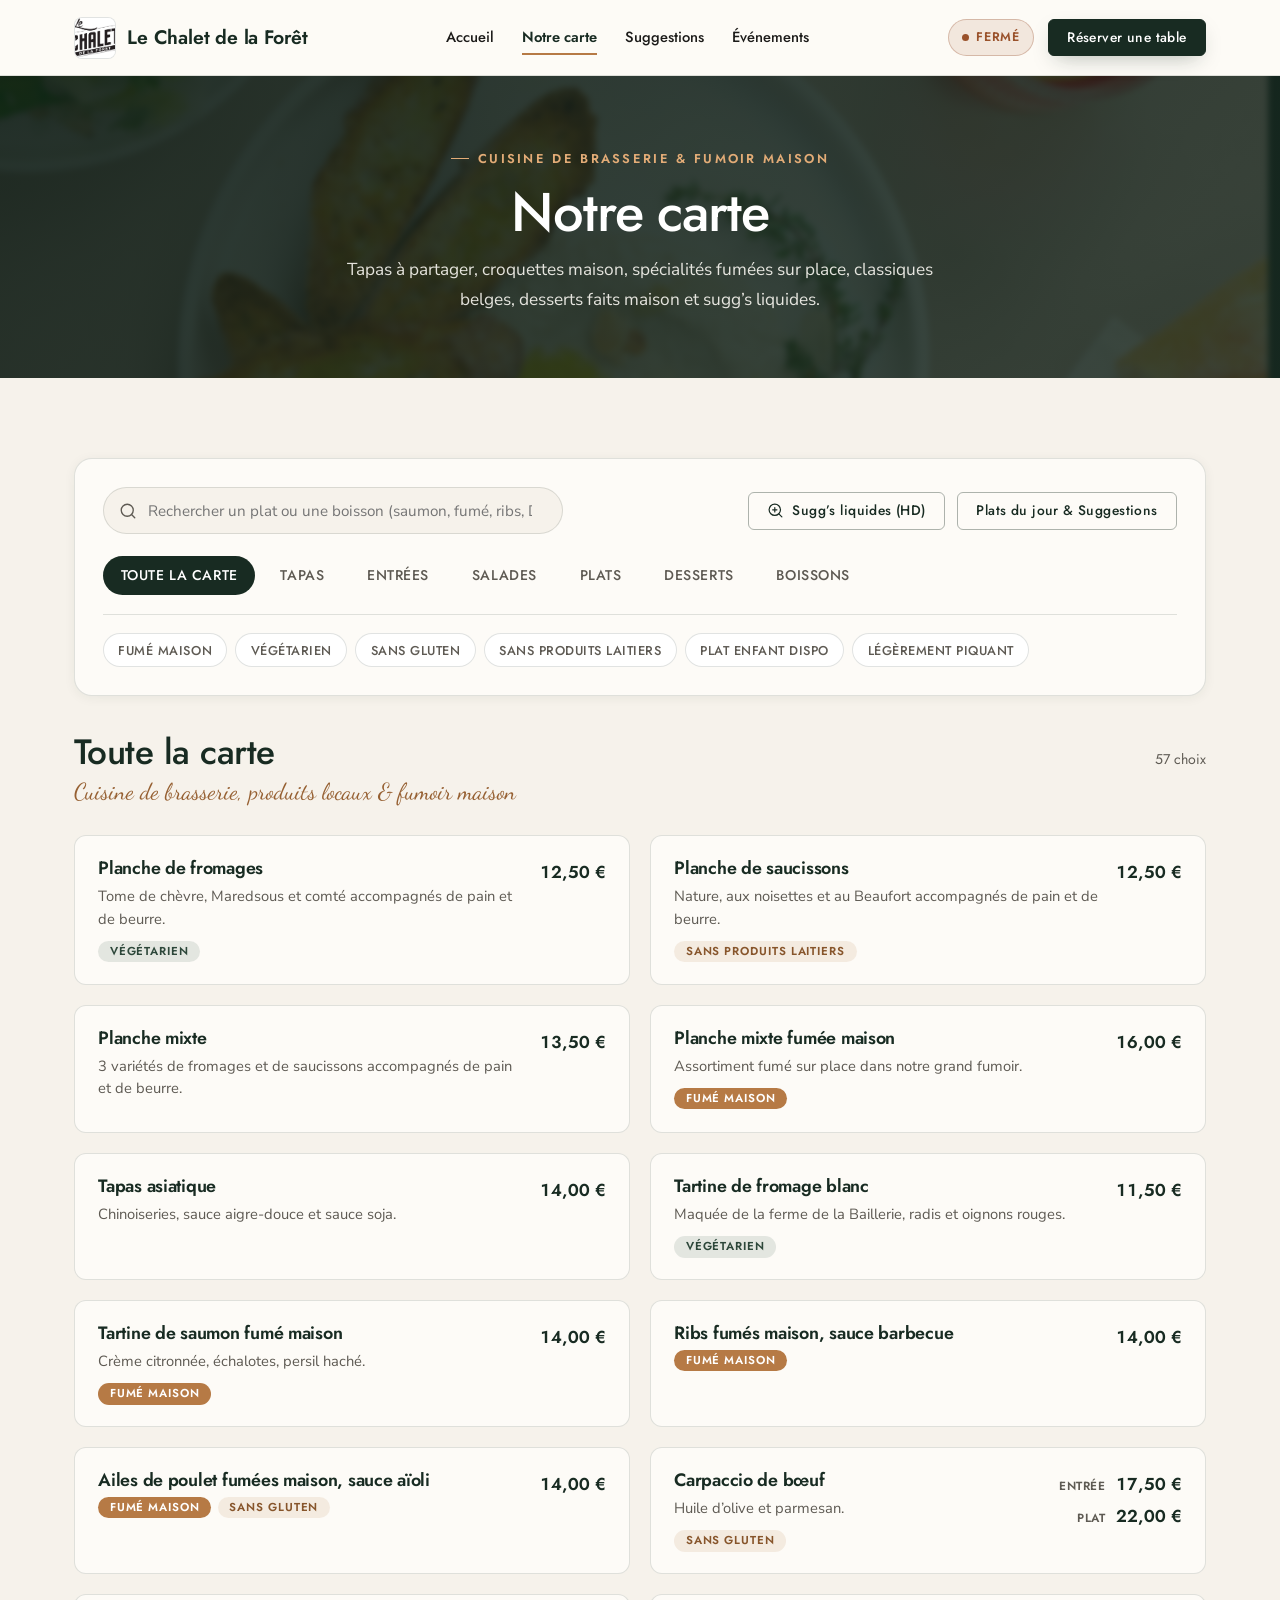
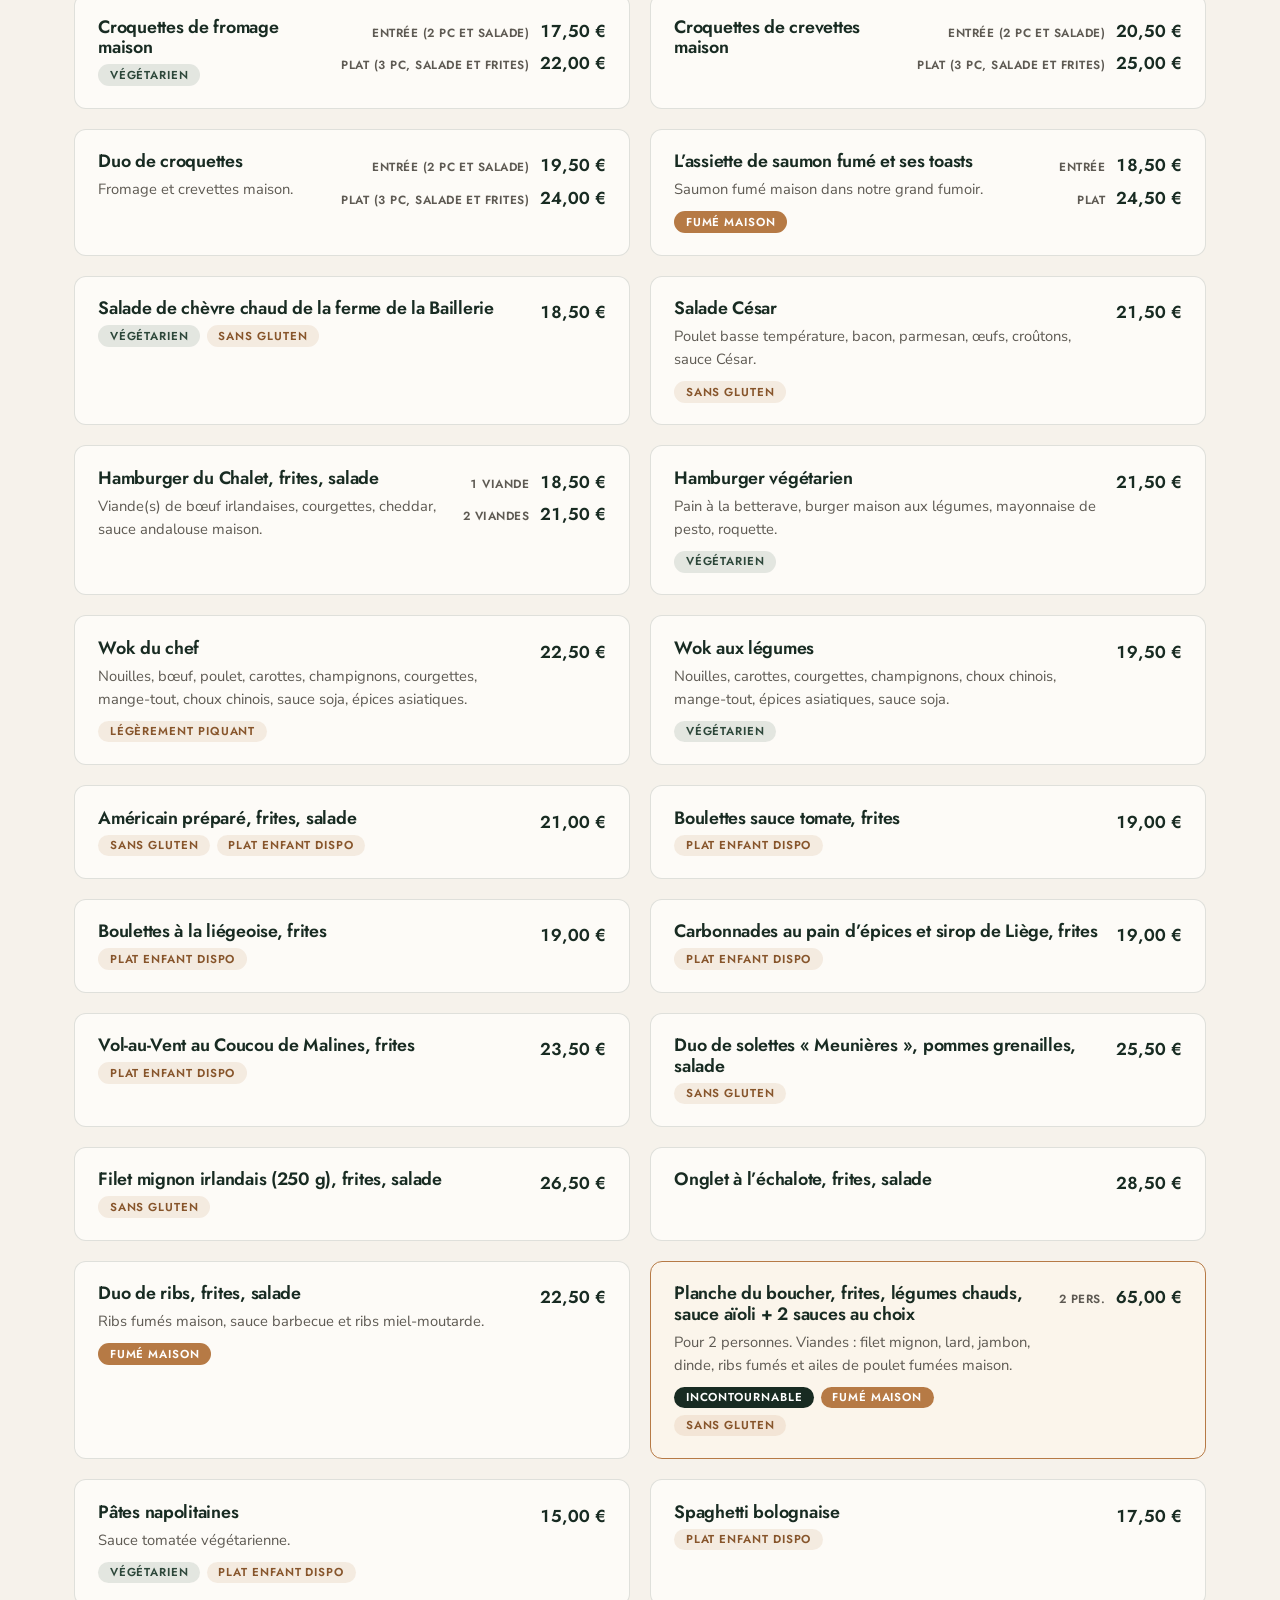
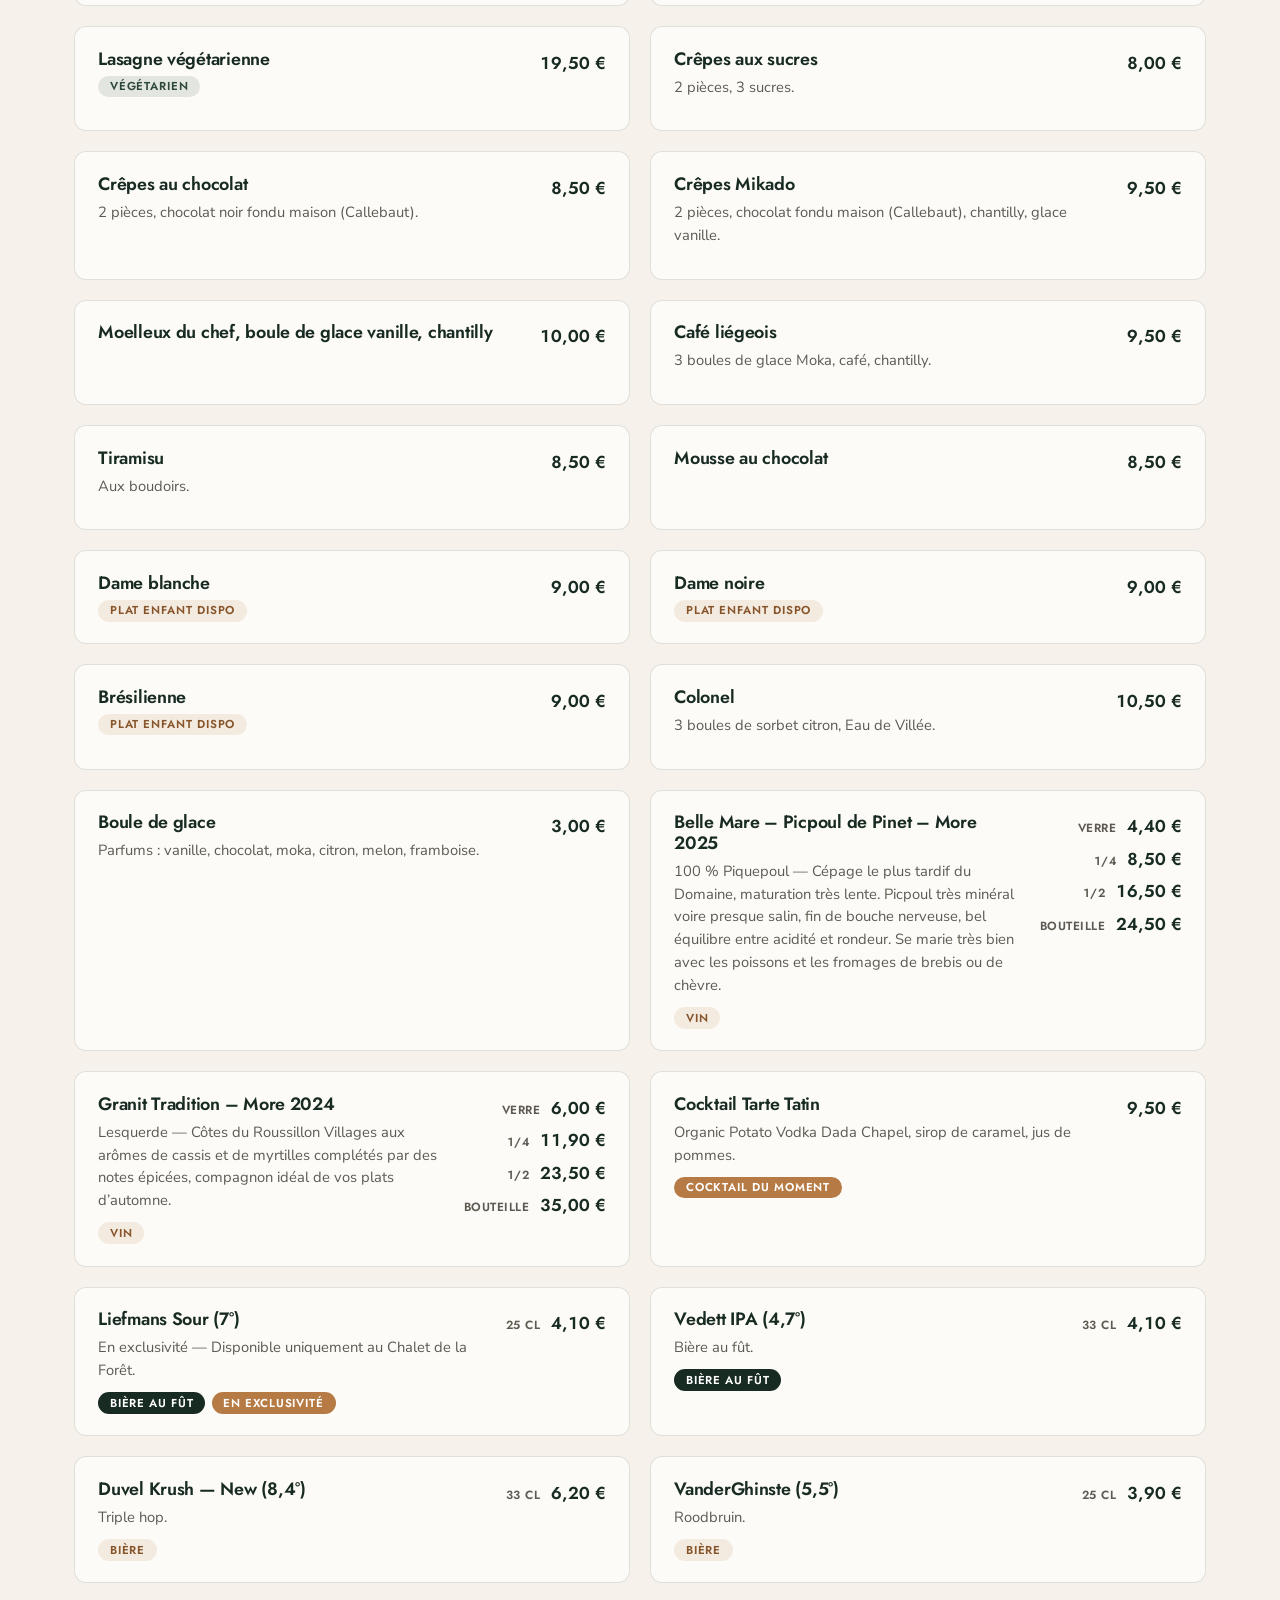
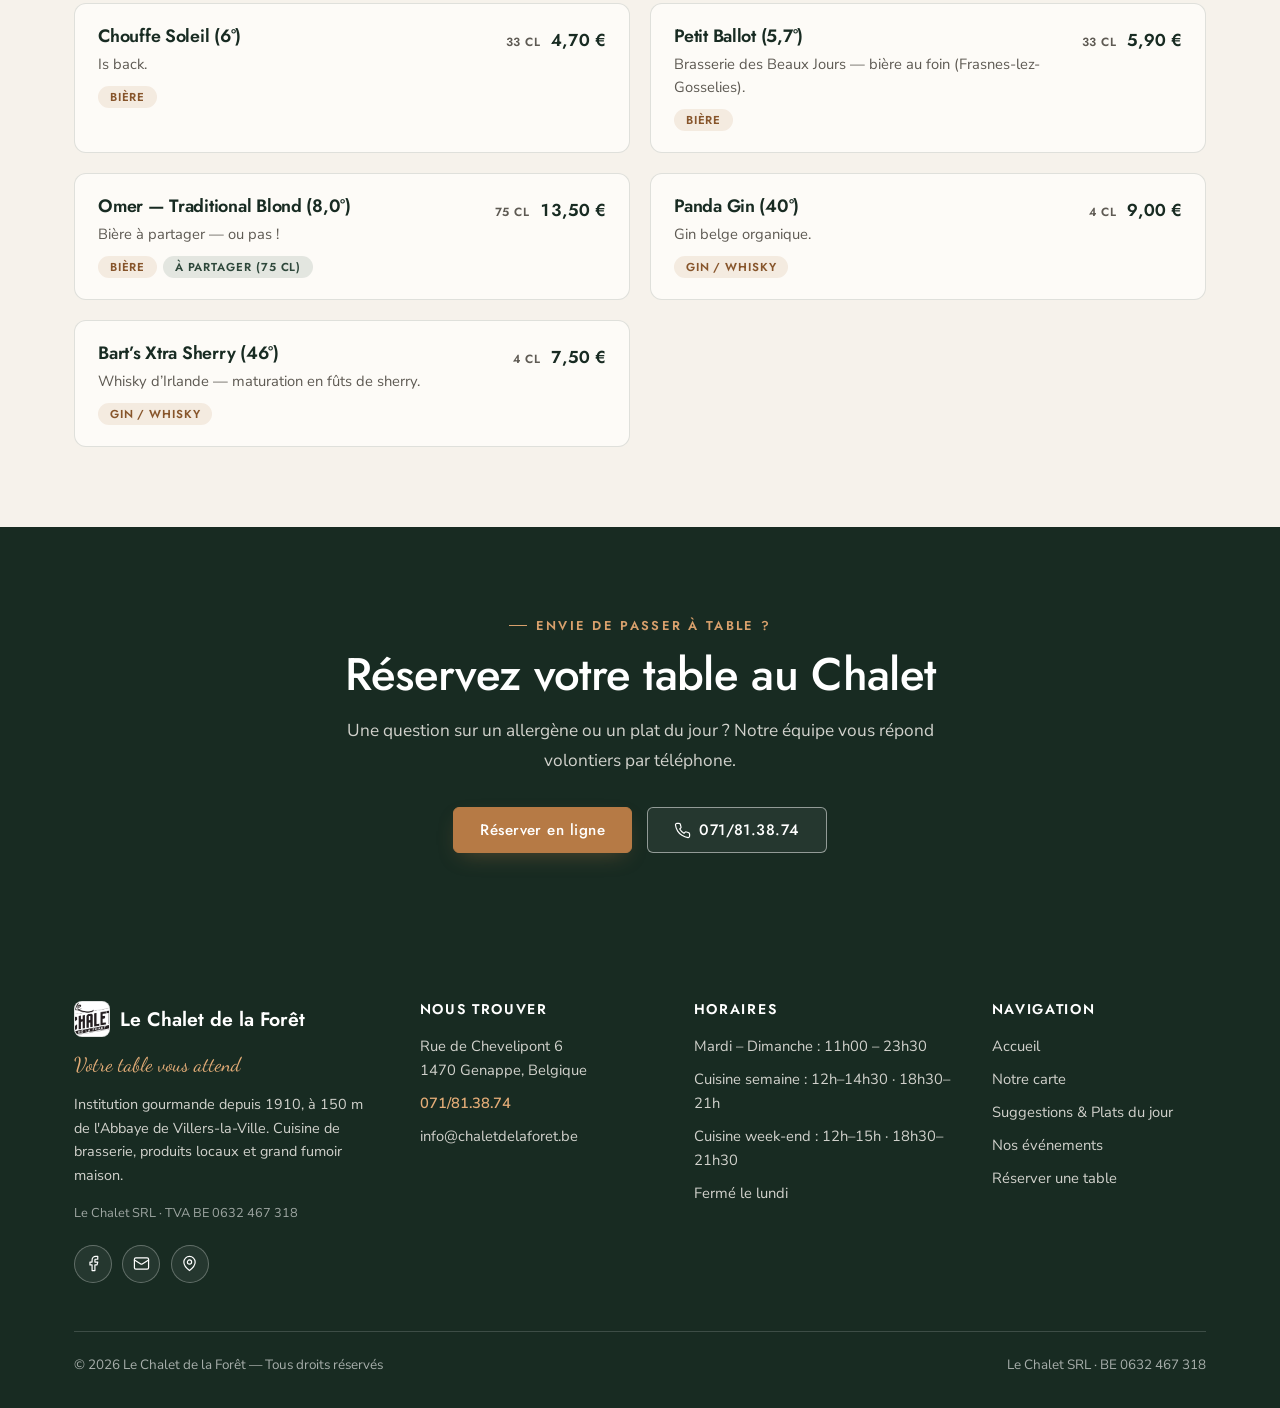
==== commit be00230b: "improved website" ====
--- a/carte.html
+++ b/carte.html
@@ -4,7 +4,7 @@
   <meta charset="utf-8">
   <meta name="viewport" content="width=device-width, initial-scale=1">
   <title>Notre carte — Le Chalet de la Forêt, Genappe</title>
-  <meta name="description" content="Découvrez la carte du Chalet de la Forêt à Genappe : tapas, entrées, salades, plats de brasserie, fumoir maison et desserts faits maison.">
+  <meta name="description" content="Découvrez la carte du Chalet de la Forêt à Genappe : tapas, entrées, salades, plats de brasserie, fumoir maison, desserts faits maison et sugg's liquides.">
   <!-- Retirer cette balise lors de la mise en production finale -->
   <meta name="robots" content="noindex, nofollow">
   <link rel="icon" href="fb_images/logo.jpg">
@@ -69,7 +69,7 @@
       <div class="page-hero__inner">
         <p class="eyebrow">Cuisine de brasserie &amp; fumoir maison</p>
         <h1>Notre carte</h1>
-        <p class="lead">Tapas à partager, croquettes maison, spécialités fumées sur place, classiques belges et desserts faits maison.</p>
+        <p class="lead">Tapas à partager, croquettes maison, spécialités fumées sur place, classiques belges, desserts faits maison et sugg’s liquides.</p>
       </div>
     </section>
 
@@ -79,19 +79,19 @@
           <div class="menu-toolbar__top">
             <div class="search-wrap">
               <svg viewBox="0 0 24 24" fill="none" stroke="currentColor" stroke-width="1.8" stroke-linecap="round" stroke-linejoin="round" aria-hidden="true"><circle cx="11" cy="11" r="8"/><path d="m21 21-4.3-4.3"/></svg>
-              <label for="menu-search" class="sr-only">Rechercher un plat dans la carte</label>
-              <input type="search" id="menu-search" placeholder="Rechercher un plat (saumon, fumé, croquettes, ribs…)">
+              <label for="menu-search" class="sr-only">Rechercher dans la carte</label>
+              <input type="search" id="menu-search" placeholder="Rechercher un plat ou une boisson (saumon, fumé, ribs, Duvel, Picpoul…)">
             </div>
             <div class="menu-actions-top">
-              <button type="button" class="btn btn--outline btn--sm" data-lightbox="assets/boissons.png" data-lightbox-title="Carte des boissons — Le Chalet de la Forêt">
-                <svg viewBox="0 0 24 24" fill="none" stroke="currentColor" stroke-width="1.7" stroke-linecap="round" stroke-linejoin="round" aria-hidden="true"><circle cx="11" cy="11" r="8"/><path d="m21 21-4.3-4.3"/><path d="M11 8v6"/><path d="M8 11h6"/></svg> Carte des boissons
+              <button type="button" class="btn btn--outline btn--sm" data-lightbox="assets/boissons.png" data-lightbox-title="Sugg's Liquides — Le Chalet de la Forêt">
+                <svg viewBox="0 0 24 24" fill="none" stroke="currentColor" stroke-width="1.7" stroke-linecap="round" stroke-linejoin="round" aria-hidden="true"><circle cx="11" cy="11" r="8"/><path d="m21 21-4.3-4.3"/><path d="M11 8v6"/><path d="M8 11h6"/></svg> Sugg’s liquides (HD)
               </button>
               <a href="suggestions.html" class="btn btn--outline btn--sm">Plats du jour &amp; Suggestions</a>
             </div>
           </div>
 
           <div class="category-tabs" id="category-tabs" role="tablist" aria-label="Catégories de la carte"></div>
-          <div class="diet-filters" id="diet-filters" role="group" aria-label="Filtres diététiques et spécialités"></div>
+          <div class="diet-filters" id="diet-filters" role="group" aria-label="Filtres de la carte"></div>
         </div>
 
         <div class="menu-section-head">
@@ -99,12 +99,17 @@
             <h2 id="category-title">Toute la carte</h2>
             <p class="menu-intro" id="category-intro">Cuisine de brasserie, produits locaux &amp; fumoir maison</p>
           </div>
-          <span class="menu-count" id="menu-count">45 plats</span>
-        </div>
-
-        <div id="empty-state" class="empty-state" style="display:none;">
+          <span class="menu-count" id="menu-count">Chargement…</span>
+        </div>
+
+        <div id="drinks-banner" class="drinks-banner" hidden>
+          <p>François-Alain vous propose ses vins en accord avec les suggestions du chef. Consultez aussi la carte originale des Sugg’s liquides :</p>
+          <button type="button" class="btn btn--outline btn--sm" data-lightbox="assets/boissons.png" data-lightbox-title="Sugg's Liquides — Le Chalet de la Forêt">Ouvrir l’affiche (HD)</button>
+        </div>
+
+        <div id="empty-state" class="empty-state" hidden>
           <div class="empty-state__icon"><svg viewBox="0 0 24 24" fill="none" stroke="currentColor" stroke-width="1.8" stroke-linecap="round" stroke-linejoin="round" aria-hidden="true"><circle cx="11" cy="11" r="8"/><path d="m21 21-4.3-4.3"/></svg></div>
-          <h3>Aucun plat ne correspond à ces critères</h3>
+          <h3>Aucun résultat ne correspond à ces critères</h3>
           <p>Essayez un autre mot-clé ou réinitialisez les filtres sélectionnés.</p>
           <div class="empty-state__actions">
             <button type="button" id="reset-menu-filters" class="btn btn--primary btn--sm">Réinitialiser les filtres</button>
@@ -115,11 +120,11 @@
       </div>
     </section>
 
-    <section class="section section--dark" style="text-align:center;">
+    <section class="section section--dark section--centered">
       <div class="container">
         <p class="eyebrow">Envie de passer à table ?</p>
         <h2>Réservez votre table au Chalet</h2>
-        <p class="lead" style="margin-bottom:2rem;">Une question sur un allergène ou un plat du jour ? Notre équipe vous répond volontiers par téléphone.</p>
+        <p class="lead lead--spaced">Une question sur un allergène ou un plat du jour ? Notre équipe vous répond volontiers par téléphone.</p>
         <div class="hero-actions">
           <a href="index.html#reserver" class="btn btn--accent">Réserver en ligne</a>
           <a href="tel:+3271813874" class="btn btn--outline"><svg viewBox="0 0 24 24" fill="none" stroke="currentColor" stroke-width="1.7" stroke-linecap="round" stroke-linejoin="round" aria-hidden="true"><path d="M22 16.92v3a2 2 0 0 1-2.18 2 19.79 19.79 0 0 1-8.63-3.07 19.5 19.5 0 0 1-6-6 19.79 19.79 0 0 1-3.07-8.67A2 2 0 0 1 4.11 2h3a2 2 0 0 1 2 1.72 12.84 12.84 0 0 0 .7 2.81 2 2 0 0 1-.45 2.11L8.09 9.91a16 16 0 0 0 6 6l1.27-1.27a2 2 0 0 1 2.11-.45 12.84 12.84 0 0 0 2.81.7A2 2 0 0 1 22 16.92z"/></svg> 071/81.38.74</a>
@@ -133,7 +138,7 @@
       <div class="footer-grid">
         <div class="footer-brand">
           <div class="footer-brand__top">
-            <span class="logo-box" style="width:36px;height:36px;"><img src="fb_images/logo.jpg" alt="Logo Le Chalet de la Forêt" width="36" height="36"></span>
+            <span class="logo-box logo-box--sm"><img src="fb_images/logo.jpg" alt="Logo Le Chalet de la Forêt" width="36" height="36"></span>
             <span class="name">Le Chalet de la Forêt</span>
           </div>
           <span class="script">Votre table vous attend</span>
@@ -188,7 +193,7 @@
     <div class="backdrop"></div>
     <button type="button" class="btn-close" aria-label="Fermer la visionneuse">✕</button>
     <div class="stage">
-      <img src="" alt="">
+      <img alt="">
       <p class="caption"></p>
       <p class="hint">Double-clic ou molette pour zoomer · Glissez pour déplacer · Échap pour fermer</p>
     </div>
@@ -196,4 +201,4 @@
 
   <script src="script.js" defer></script>
 </body>
-</html>
+</html>
--- a/style.css
+++ b/style.css
@@ -1,7 +1,7 @@
 /* ==========================================================================
    LE CHALET DE LA FORÊT — Feuille de style principale
    Identité : Brasserie & Fumoir Maison · Genappe (Villers-la-Ville)
-   Polices fidèles au site d'origine : Jost (Futura), Nunito Sans (Avenir), Dancing Script
+   Polices : Jost (Futura), Nunito Sans (Avenir), Dancing Script
    ========================================================================== */
 
 :root {
@@ -27,7 +27,7 @@
   --closed-fg:    #9A522B;
   --closed-bg:    rgba(154, 82, 43, 0.12);
 
-  /* Typographie (fidèle à Futura + Avenir + Dancing Script du site d'origine) */
+  /* Typographie */
   --font-display: 'Jost', 'Futura', 'Century Gothic', sans-serif;
   --font-body:    'Nunito Sans', 'Avenir', -apple-system, BlinkMacSystemFont, 'Segoe UI', sans-serif;
   --font-script:  'Dancing Script', cursive;
@@ -67,6 +67,7 @@
 }
 
 body.noscroll { overflow: hidden; }
+[hidden] { display: none !important; }
 
 main {
   padding-top: var(--header-height);
@@ -76,6 +77,7 @@
 a { color: inherit; text-decoration: none; }
 img { display: block; max-width: 100%; height: auto; }
 ul, ol { margin: 0; padding: 0; list-style: none; }
+figure { margin: 0; }
 button, input, select, textarea { font-family: inherit; font-size: inherit; color: inherit; }
 button { cursor: pointer; background: none; border: none; padding: 0; }
 address { font-style: normal; }
@@ -109,6 +111,7 @@
 }
 
 .section--alt { background-color: var(--bg-alt); }
+.section--centered { text-align: center; }
 
 .section--dark {
   background-color: var(--primary);
@@ -147,6 +150,7 @@
   background: currentColor;
   flex-shrink: 0;
 }
+.eyebrow--light { color: #E3AC77; }
 
 h1, h2, h3, h4 {
   font-family: var(--font-display);
@@ -179,6 +183,7 @@
   margin-left: auto;
   margin-right: auto;
 }
+.lead--spaced { margin-bottom: 2rem; }
 
 /* ---------- Boutons ---------- */
 .btn {
@@ -268,7 +273,6 @@
 .btn--sm { padding: 0.6rem 1.15rem; font-size: 0.86rem; }
 .btn--full { width: 100%; }
 
-/* Adaptation automatique des boutons dans les sections sombres */
 .section--dark .btn--outline,
 .access-card .btn--outline {
   color: #fff;
@@ -302,7 +306,7 @@
 .badge--primary { background: var(--primary); color: #fff; }
 .badge--dark    { background: rgba(255, 255, 255, 0.14); color: #F5E6D3; }
 
-/* ---------- Navbar (toujours lisible & fixe) ---------- */
+/* ---------- Navbar ---------- */
 .site-nav {
   position: fixed;
   top: 0;
@@ -352,6 +356,7 @@
   border: 1px solid var(--border);
   flex-shrink: 0;
 }
+.logo-box--sm { width: 36px; height: 36px; }
 .logo-box img { width: 100%; height: 100%; object-fit: cover; }
 
 .nav-links {
@@ -382,9 +387,7 @@
   transition: transform var(--t-fast);
 }
 .nav-links a:hover,
-.nav-links a.is-active {
-  color: var(--primary);
-}
+.nav-links a.is-active { color: var(--primary); }
 .nav-links a.is-active { font-weight: 600; }
 .nav-links a:hover::after,
 .nav-links a.is-active::after { transform: scaleX(1); }
@@ -396,7 +399,6 @@
   flex-shrink: 0;
 }
 
-/* Status Pill (unifié navbar + formulaire) */
 .status-pill {
   display: inline-flex;
   align-items: center;
@@ -431,7 +433,6 @@
   border-color: rgba(154, 82, 43, 0.3);
 }
 
-/* Burger mobile */
 .nav-toggle {
   display: none;
   width: 44px;
@@ -507,7 +508,7 @@
   width: 44px;
   height: 44px;
   border-radius: 50%;
-  border: 1px solid rgba(255,255,255,0.25);
+  border: 1px solid rgba(255, 255, 255, 0.25);
   color: #fff;
   font-size: 1.5rem;
   display: grid;
@@ -525,7 +526,7 @@
   font-weight: 500;
   color: #fff;
   padding: 0.9rem 0;
-  border-bottom: 1px solid rgba(255,255,255,0.08);
+  border-bottom: 1px solid rgba(255, 255, 255, 0.08);
   transition: color var(--t-fast), padding-left var(--t-fast);
 }
 .mobile-menu nav a:hover,
@@ -542,7 +543,7 @@
 }
 .mm-note {
   font-size: 0.82rem;
-  color: rgba(255,255,255,0.6);
+  color: rgba(255, 255, 255, 0.6);
   text-align: center;
   padding: 0 1.5rem 1.5rem;
   margin: 0;
@@ -579,8 +580,8 @@
   z-index: 2;
   background: linear-gradient(
     180deg,
-    rgba(16, 31, 24, 0.62) 0%,
-    rgba(16, 31, 24, 0.74) 55%,
+    rgba(16, 31, 24, 0.58) 0%,
+    rgba(16, 31, 24, 0.72) 55%,
     rgba(16, 31, 24, 0.88) 100%
   );
 }
@@ -642,7 +643,7 @@
   background: var(--accent);
 }
 
-/* ---------- Page Hero (sous-pages : Carte, Suggestions, Événements) ---------- */
+/* ---------- Page Hero ---------- */
 .page-hero {
   position: relative;
   min-height: 290px;
@@ -681,7 +682,7 @@
 }
 .page-hero__inner .lead { color: rgba(250, 247, 242, 0.9); margin-bottom: 0; }
 
-/* ---------- Grilles & Cartes ---------- */
+/* ---------- Grilles & Médias ---------- */
 .grid-2 { display: grid; grid-template-columns: repeat(2, minmax(0, 1fr)); gap: 2.5rem; align-items: center; }
 .grid-3 { display: grid; grid-template-columns: repeat(3, minmax(0, 1fr)); gap: 1.75rem; }
 
@@ -692,6 +693,7 @@
   background: var(--bg-alt);
 }
 .media--radius-l { border-radius: var(--radius-l); }
+.media--radius-m { border-radius: var(--radius-m); }
 .media img {
   width: 100%;
   height: 100%;
@@ -700,25 +702,31 @@
 }
 .media:hover img { transform: scale(1.03); }
 
-.card {
-  background: var(--surface);
-  border: 1px solid var(--border);
-  border-radius: var(--radius-l);
-  overflow: hidden;
-  box-shadow: var(--shadow-sm);
-  transition: transform var(--t-normal), box-shadow var(--t-normal), border-color var(--t-normal);
-}
-.card:hover {
-  transform: translateY(-3px);
+/* ---------- Histoire & Galerie saisonnière ---------- */
+.history-gallery {
+  display: grid;
+  gap: 1rem;
+}
+.history-photo {
   box-shadow: var(--shadow-md);
-  border-color: rgba(24, 43, 34, 0.25);
-}
-
-/* ---------- Histoire & Timeline ---------- */
-.history-photo {
-  aspect-ratio: 4 / 3;
-  box-shadow: var(--shadow-md);
-}
+  cursor: zoom-in;
+}
+.history-photo--main { aspect-ratio: 16 / 10; }
+.history-photo--winter { aspect-ratio: 16 / 8; }
+.photo-caption {
+  position: absolute;
+  left: 0;
+  right: 0;
+  bottom: 0;
+  padding: 0.65rem 1rem;
+  font-family: var(--font-display);
+  font-size: 0.82rem;
+  letter-spacing: 0.05em;
+  text-transform: uppercase;
+  color: #fff;
+  background: linear-gradient(180deg, rgba(16, 31, 24, 0) 0%, rgba(16, 31, 24, 0.78) 100%);
+}
+
 .timeline {
   position: relative;
   padding-left: 2rem;
@@ -794,7 +802,7 @@
 .fumoir-card p { color: var(--text-light-2); font-size: 0.95rem; margin: 0; }
 .fumoir-cta { margin-top: 2.5rem; text-align: center; }
 
-/* ---------- Aperçu Suggestions (Accueil) & Ardoises (Suggestions) ---------- */
+/* ---------- Suggestions & Ardoises ---------- */
 .suggest-preview {
   display: grid;
   grid-template-columns: repeat(2, minmax(0, 1fr));
@@ -851,9 +859,8 @@
 }
 .suggest-body h3 { margin-bottom: 0.45rem; }
 .suggest-body p { color: var(--text-muted); font-size: 0.95rem; margin-bottom: 1.25rem; flex: 1; }
-.suggest-actions { display: flex; gap: 0.75rem; flex-wrap: wrap; }
-
-/* Carte d'ardoise sur suggestions.html */
+.suggest-actions { display: flex; gap: 0.75rem; flex-wrap: wrap; align-items: center; }
+
 .slate-card {
   background: var(--surface);
   border: 1px solid var(--border);
@@ -978,7 +985,7 @@
 }
 .access-list li:last-child { border-bottom: none; }
 .access-list svg { width: 18px; height: 18px; color: #D8A06C; flex-shrink: 0; }
-.access-list a { color: rgba(255,255,255,0.92); transition: color var(--t-fast); }
+.access-list a { color: rgba(255, 255, 255, 0.92); transition: color var(--t-fast); }
 .access-list a:hover { color: #E3AC77; text-decoration: underline; }
 .access-perks {
   font-size: 0.88rem;
@@ -1020,6 +1027,8 @@
   padding: 2.25rem;
   box-shadow: var(--shadow-sm);
 }
+.res-form__status { margin-bottom: 1.35rem; }
+
 .form-row {
   display: grid;
   grid-template-columns: 1fr 1fr;
@@ -1224,6 +1233,242 @@
 .res-card p { font-size: 0.93rem; color: var(--text-muted); margin-bottom: 1.1rem; }
 .res-card .tel { color: var(--accent-dark); font-weight: 700; text-decoration: underline; }
 
+/* ---------- Carrousel Abbaye (#abbaye) ---------- */
+.abbey-carousel-wrap {
+  position: relative;
+  max-width: 920px;
+  margin: 0 auto;
+  border-radius: var(--radius-l);
+  overflow: hidden;
+  border: 1px solid var(--border);
+  box-shadow: var(--shadow-lg);
+  aspect-ratio: 16 / 9;
+  background: var(--primary-dark);
+}
+.abbey-carousel-track {
+  position: relative;
+  width: 100%;
+  height: 100%;
+}
+.abbey-carousel-track img {
+  position: absolute;
+  inset: 0;
+  width: 100%;
+  height: 100%;
+  object-fit: cover;
+  opacity: 0;
+  pointer-events: none;
+  cursor: zoom-in;
+  transition: opacity 700ms var(--ease);
+}
+.abbey-carousel-track img.active {
+  opacity: 1;
+  pointer-events: auto;
+}
+
+.carousel-btn {
+  position: absolute;
+  top: 50%;
+  transform: translateY(-50%);
+  z-index: 3;
+  width: 44px;
+  height: 44px;
+  border-radius: 50%;
+  background: rgba(16, 31, 24, 0.55);
+  color: #fff;
+  border: 1px solid rgba(255, 255, 255, 0.32);
+  backdrop-filter: blur(6px);
+  display: grid;
+  place-items: center;
+  transition: background-color var(--t-fast), border-color var(--t-fast), transform var(--t-fast);
+}
+.carousel-btn svg { width: 20px; height: 20px; }
+.carousel-btn:hover {
+  background: var(--accent);
+  border-color: var(--accent);
+}
+.carousel-btn--prev { left: 1rem; }
+.carousel-btn--next { right: 1rem; }
+
+.abbey-carousel-nav {
+  position: absolute;
+  left: 0;
+  right: 0;
+  bottom: 1rem;
+  z-index: 3;
+  display: flex;
+  justify-content: center;
+  gap: 0.55rem;
+}
+.abbey-carousel-nav button {
+  width: 10px;
+  height: 10px;
+  border-radius: var(--radius-pill);
+  border: 1.5px solid rgba(255, 255, 255, 0.85);
+  background: rgba(255, 255, 255, 0.32);
+  transition: width var(--t-fast), background-color var(--t-fast);
+}
+.abbey-carousel-nav button.active {
+  width: 28px;
+  background: #fff;
+}
+
+/* ---------- Trail du Chalet (#trail) ---------- */
+.trail-layout {
+  display: grid;
+  grid-template-columns: minmax(0, 0.9fr) minmax(0, 1.1fr);
+  gap: 3rem;
+  align-items: center;
+}
+.trail-poster {
+  background: rgba(255, 255, 255, 0.06);
+  border: 1px solid rgba(255, 255, 255, 0.14);
+  border-radius: var(--radius-l);
+  padding: 1rem;
+  cursor: zoom-in;
+  box-shadow: var(--shadow-lg);
+}
+.trail-poster img {
+  width: 100%;
+  max-height: 460px;
+  object-fit: contain;
+  border-radius: var(--radius-m);
+  margin: 0 auto;
+  transition: transform var(--t-slow);
+}
+.trail-poster:hover img { transform: scale(1.02); }
+.trail-content .lead {
+  margin-left: 0;
+  margin-right: 0;
+  margin-bottom: 1rem;
+}
+.trail-sub {
+  color: rgba(250, 247, 242, 0.72);
+  font-size: 0.96rem;
+  margin-bottom: 1.75rem;
+  max-width: 56ch;
+}
+.trail-actions {
+  display: flex;
+  gap: 0.85rem;
+  flex-wrap: wrap;
+}
+
+/* ---------- Avis clients (#avis) ---------- */
+.reviews-bar {
+  display: flex;
+  align-items: center;
+  justify-content: center;
+  flex-wrap: wrap;
+  gap: 1.25rem 2rem;
+  background: var(--surface);
+  border: 1px solid var(--border);
+  border-radius: var(--radius-l);
+  padding: 1.25rem 2rem;
+  max-width: 680px;
+  margin: 0 auto 2.5rem;
+  box-shadow: var(--shadow-sm);
+}
+.reviews-metric {
+  display: flex;
+  align-items: center;
+  gap: 0.85rem;
+}
+.reviews-rating {
+  font-family: var(--font-display);
+  font-size: 2.5rem;
+  font-weight: 700;
+  line-height: 1;
+  color: var(--primary);
+}
+.reviews-rating span {
+  font-size: 1.05rem;
+  font-weight: 500;
+  color: var(--text-muted);
+}
+.reviews-meta {
+  display: flex;
+  flex-direction: column;
+  gap: 0.15rem;
+}
+.reviews-stars {
+  color: var(--accent);
+  font-size: 1.05rem;
+  letter-spacing: 0.08em;
+  line-height: 1;
+}
+.reviews-count {
+  font-size: 0.85rem;
+  color: var(--text-muted);
+}
+.reviews-divider {
+  width: 1px;
+  height: 36px;
+  background: var(--border);
+}
+.reviews-fb {
+  display: flex;
+  flex-direction: column;
+  align-items: flex-start;
+  gap: 0.35rem;
+  font-size: 0.9rem;
+  color: var(--text-muted);
+}
+
+.reviews-list {
+  display: grid;
+  grid-template-columns: repeat(3, minmax(0, 1fr));
+  gap: 1.25rem;
+}
+.review-card {
+  background: var(--surface);
+  border: 1px solid var(--border);
+  border-radius: var(--radius-m);
+  padding: 1.45rem;
+  box-shadow: var(--shadow-sm);
+  display: flex;
+  flex-direction: column;
+  gap: 0.85rem;
+}
+.review-header {
+  display: flex;
+  align-items: flex-start;
+  justify-content: space-between;
+  gap: 0.75rem;
+}
+.review-author {
+  display: block;
+  font-family: var(--font-display);
+  font-weight: 600;
+  color: var(--primary);
+  font-size: 0.98rem;
+  line-height: 1.25;
+}
+.review-date {
+  display: block;
+  font-size: 0.8rem;
+  color: var(--text-muted);
+  margin-top: 0.2rem;
+}
+.review-text {
+  color: var(--text-muted);
+  font-size: 0.93rem;
+  line-height: 1.62;
+  margin: 0;
+}
+
+.reviews-more-wrap {
+  text-align: center;
+  margin-top: 2rem;
+}
+.reviews-cta {
+  display: flex;
+  justify-content: center;
+  flex-wrap: wrap;
+  gap: 0.85rem;
+  margin-top: 1.25rem;
+}
+
 /* ---------- Carte Interactive (carte.html) ---------- */
 .menu-toolbar {
   background: var(--surface);
@@ -1245,7 +1490,7 @@
   position: relative;
   flex: 1;
   min-width: 240px;
-  max-width: 440px;
+  max-width: 460px;
 }
 .search-wrap svg {
   position: absolute;
@@ -1357,6 +1602,24 @@
   font-size: 0.88rem;
   color: var(--text-muted);
   font-family: var(--font-display);
+}
+
+.drinks-banner {
+  display: flex;
+  align-items: center;
+  justify-content: space-between;
+  flex-wrap: wrap;
+  gap: 1rem;
+  background: var(--bg-alt);
+  border: 1px solid var(--border);
+  border-radius: var(--radius-m);
+  padding: 1rem 1.35rem;
+  margin-bottom: 1.5rem;
+}
+.drinks-banner p {
+  margin: 0;
+  font-size: 0.93rem;
+  color: var(--text-muted);
 }
 
 .menu-list {
@@ -1701,8 +1964,10 @@
   .nav-toggle { display: flex; }
 
   .reservation-wrap,
-  .hours-grid { grid-template-columns: 1fr; }
-
+  .hours-grid,
+  .trail-layout { grid-template-columns: 1fr; }
+
+  .reviews-list { grid-template-columns: repeat(2, minmax(0, 1fr)); }
   .footer-grid { grid-template-columns: 1fr 1fr; }
 }
 
@@ -1721,13 +1986,22 @@
   .access-card { padding: 1.5rem; }
 }
 
+@media (max-width: 640px) {
+  .reviews-list { grid-template-columns: 1fr; }
+  .reviews-divider { display: none; }
+  .reviews-fb { align-items: center; text-align: center; }
+  .carousel-btn { width: 38px; height: 38px; }
+}
+
 @media (max-width: 560px) {
   .nav-brand span:last-child { font-size: 1.05rem; }
   .status-pill { display: none; }
   .hero { padding: 3.5rem 1rem 4rem; }
   .hero-actions .btn,
   .menu-actions-top .btn,
-  .empty-state__actions .btn { width: 100%; }
+  .empty-state__actions .btn,
+  .trail-actions .btn,
+  .reviews-cta .btn { width: 100%; }
   .event-card { grid-template-columns: 1fr; }
   .footer-grid { grid-template-columns: 1fr; }
   .menu-item { grid-template-columns: 1fr; }
@@ -1740,4 +2014,4 @@
     transition-duration: 0.01ms !important;
   }
   html { scroll-behavior: auto; }
-}
+}
